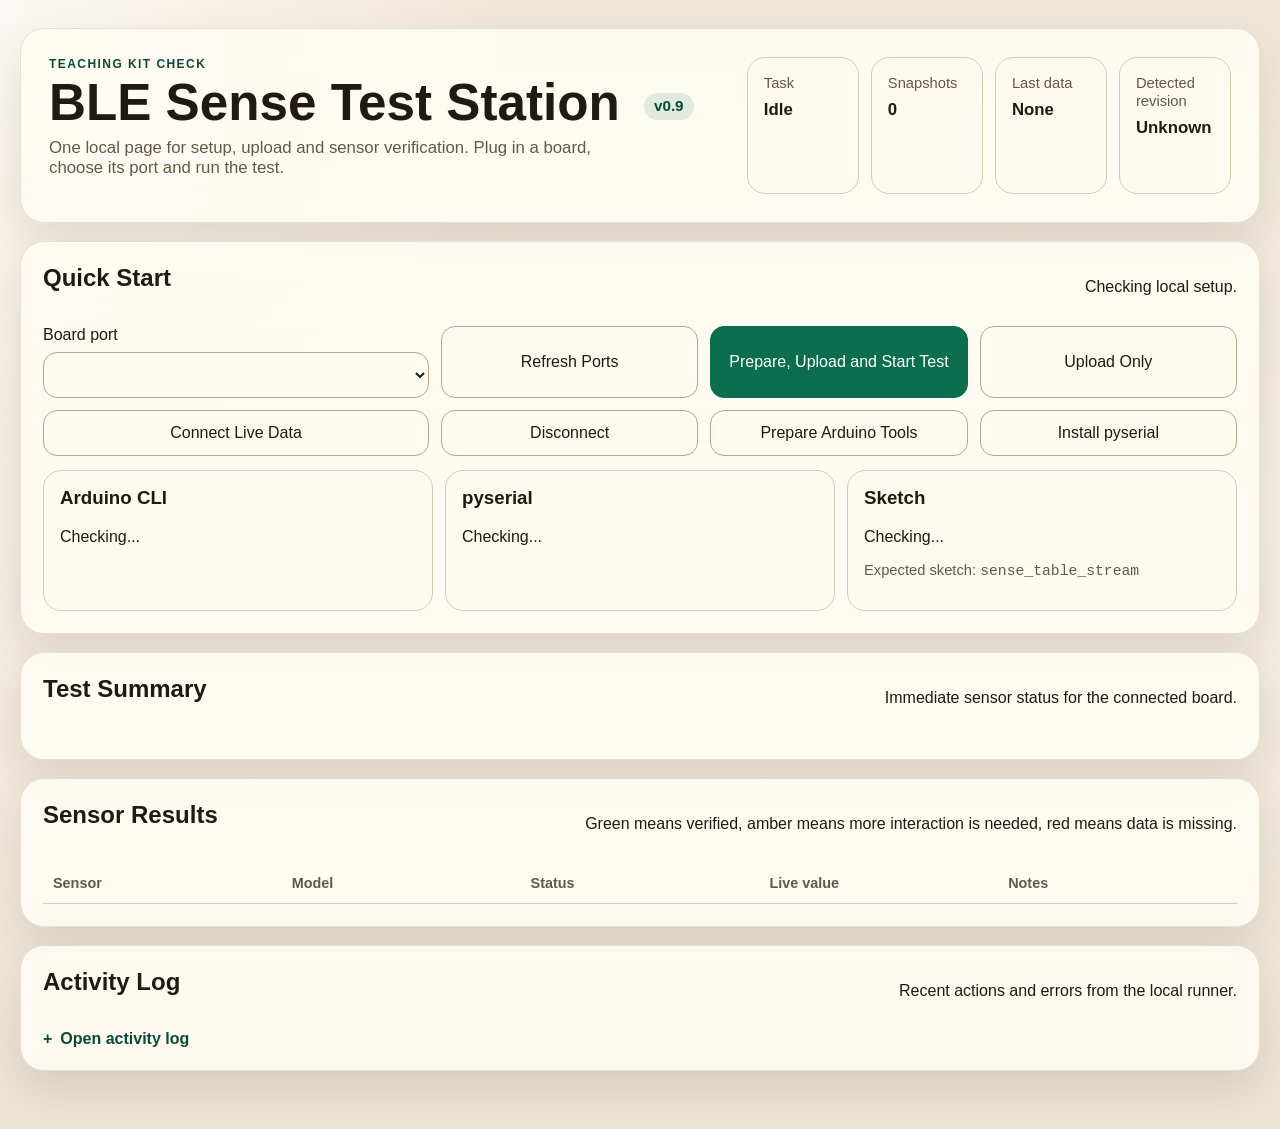
==== sensor_table_monitor/index.html @ 5297782a "Release 0.9" ====
<!DOCTYPE html>
<html lang="en">
<head>
  <meta charset="UTF-8">
  <meta name="viewport" content="width=device-width, initial-scale=1.0">
  <title>BLE Sense Test Station</title>
  <link rel="stylesheet" href="./styles.css">
</head>
<body>
  <main class="page">
    <section class="hero">
      <div>
        <p class="eyebrow">Teaching Kit Check</p>
        <h1>BLE Sense Test Station <span id="appVersion" class="version-pill">v0.9</span></h1>
        <p class="intro">One local page for setup, upload and sensor verification. Plug in a board, choose its port and run the test.</p>
      </div>
      <div class="hero-status">
        <div class="metric">
          <span class="metric-label">Task</span>
          <strong id="currentTask">Idle</strong>
        </div>
        <div class="metric">
          <span class="metric-label">Snapshots</span>
          <strong id="snapshotCount">0</strong>
        </div>
        <div class="metric">
          <span class="metric-label">Last data</span>
          <strong id="lastDataAt">None</strong>
        </div>
        <div class="metric">
          <span class="metric-label">Detected revision</span>
          <strong id="detectedRevision">Unknown</strong>
        </div>
      </div>
    </section>

    <section class="panel">
      <div class="panel-head">
        <h2>Quick Start</h2>
        <p id="statusText">Checking local setup.</p>
      </div>
      <div class="controls-grid">
        <label class="field">
          <span>Board port</span>
          <select id="portSelect"></select>
        </label>
        <button id="refreshPortsButton" type="button">Refresh Ports</button>
        <button id="runFullTestButton" type="button" class="primary">Prepare, Upload and Start Test</button>
        <button id="uploadButton" type="button">Upload Only</button>
        <button id="connectButton" type="button">Connect Live Data</button>
        <button id="disconnectButton" type="button">Disconnect</button>
        <button id="setupButton" type="button">Prepare Arduino Tools</button>
        <button id="installPyserialButton" type="button">Install pyserial</button>
      </div>
      <div class="hint-grid">
        <article class="hint-card">
          <h3>Arduino CLI</h3>
          <p id="arduinoCliStatus">Checking...</p>
          <p id="arduinoCliHelp" class="small"></p>
        </article>
        <article class="hint-card">
          <h3>pyserial</h3>
          <p id="pyserialStatus">Checking...</p>
          <p id="pyserialHelp" class="small"></p>
        </article>
        <article class="hint-card">
          <h3>Sketch</h3>
          <p id="sketchStatus">Checking...</p>
          <p class="small">Expected sketch: <code>sense_table_stream</code></p>
        </article>
      </div>
    </section>

    <section class="panel">
      <div class="panel-head">
        <h2>Test Summary</h2>
        <p>Immediate sensor status for the connected board.</p>
      </div>
      <div id="summaryCards" class="summary-grid"></div>
    </section>

    <section class="panel">
      <div class="panel-head">
        <h2>Sensor Results</h2>
        <p>Green means verified, amber means more interaction is needed, red means data is missing.</p>
      </div>
      <table class="sensor-table">
        <thead>
          <tr>
            <th>Sensor</th>
            <th>Model</th>
            <th>Status</th>
            <th>Live value</th>
            <th>Notes</th>
          </tr>
        </thead>
        <tbody id="sensorRows"></tbody>
      </table>
    </section>

    <section class="panel">
      <div class="panel-head">
        <h2>Activity Log</h2>
        <p>Recent actions and errors from the local runner.</p>
      </div>
      <details class="log-accordion">
        <summary>Open activity log</summary>
        <div id="logLines" class="log-panel"></div>
      </details>
    </section>
  </main>

  <script type="module" src="./app.js"></script>
</body>
</html>
---- sensor_table_monitor/styles.css ----
:root {
  --bg: #f5efe4;
  --panel: rgba(255, 252, 245, 0.92);
  --line: #d8cab1;
  --ink: #1f1a14;
  --muted: #655847;
  --accent: #0b6e4f;
  --accent-strong: #084c38;
  --warning: #b76a10;
  --danger: #a33434;
  --shadow: 0 18px 40px rgba(62, 44, 22, 0.12);
}

html {
  font-family: "Segoe UI", "Helvetica Neue", sans-serif;
}

* {
  box-sizing: border-box;
}

body {
  margin: 0;
  color: var(--ink);
  background:
    radial-gradient(circle at top left, rgba(255, 255, 255, 0.75), transparent 30%),
    linear-gradient(180deg, #efe6d6 0%, var(--bg) 45%, #ece3d3 100%);
}

.page {
  max-width: 1280px;
  margin: 0 auto;
  padding: 28px 20px 40px;
}

.hero,
.panel {
  border: 1px solid rgba(122, 96, 62, 0.18);
  border-radius: 24px;
  background: var(--panel);
  box-shadow: var(--shadow);
}

.hero {
  display: grid;
  grid-template-columns: 1.4fr 1fr;
  gap: 20px;
  padding: 28px;
  margin-bottom: 18px;
}

.eyebrow {
  margin: 0 0 8px;
  text-transform: uppercase;
  letter-spacing: 0.12em;
  color: var(--accent-strong);
  font-size: 12px;
  font-weight: 700;
}

h1,
h2,
h3,
p {
  margin-top: 0;
}

h1 {
  margin-bottom: 10px;
  font-size: clamp(2rem, 4vw, 3.6rem);
  line-height: 0.95;
}

.version-pill {
  display: inline-block;
  margin-left: 10px;
  padding: 6px 10px;
  border-radius: 999px;
  background: rgba(11, 110, 79, 0.12);
  color: var(--accent-strong);
  font-size: 0.95rem;
  vertical-align: middle;
}

.intro {
  max-width: 62ch;
  color: var(--muted);
  font-size: 1.05rem;
}

.hero-status,
.summary-grid,
.hint-grid,
.controls-grid {
  display: grid;
  gap: 12px;
}

.hero-status {
  grid-template-columns: repeat(4, 1fr);
}

.metric,
.hint-card,
.summary-card {
  border: 1px solid var(--line);
  border-radius: 18px;
  background: rgba(255, 249, 239, 0.85);
  padding: 16px;
}

.metric-label,
.small {
  color: var(--muted);
  font-size: 0.92rem;
}

.metric strong {
  display: block;
  margin-top: 8px;
  font-size: 1.05rem;
}

.panel {
  padding: 22px;
  margin-bottom: 18px;
}

.panel-head {
  display: flex;
  justify-content: space-between;
  gap: 16px;
  align-items: end;
  margin-bottom: 14px;
}

.controls-grid {
  grid-template-columns: minmax(220px, 1.5fr) repeat(3, minmax(160px, 1fr));
  margin-bottom: 14px;
}

.field {
  display: flex;
  flex-direction: column;
  gap: 8px;
}

button,
select {
  min-height: 46px;
  padding: 10px 14px;
  border-radius: 14px;
  border: 1px solid #b8a58a;
  background: #fffaf0;
  color: var(--ink);
  font: inherit;
}

button {
  cursor: pointer;
  transition: transform 120ms ease, background-color 120ms ease;
}

button:hover:enabled {
  transform: translateY(-1px);
  background: #fff;
}

button.primary {
  background: var(--accent);
  color: #fff;
  border-color: var(--accent);
}

button.primary:hover:enabled {
  background: var(--accent-strong);
}

button:disabled,
select:disabled {
  opacity: 0.55;
  cursor: default;
}

.hint-grid,
.summary-grid {
  grid-template-columns: repeat(auto-fit, minmax(220px, 1fr));
}

.hint-card p,
.small,
code {
  overflow-wrap: anywhere;
  word-break: break-word;
}

.summary-card strong {
  display: block;
  font-size: 2rem;
  line-height: 1;
  margin-bottom: 6px;
}

.summary-card.ok strong {
  color: var(--accent);
}

.summary-card.attention strong {
  color: var(--warning);
}

.summary-card.problem strong {
  color: var(--danger);
}

.sensor-table {
  width: 100%;
  border-collapse: collapse;
  table-layout: fixed;
}

.sensor-table th,
.sensor-table td {
  padding: 12px 10px;
  border-bottom: 1px solid var(--line);
  text-align: left;
  vertical-align: top;
}

.sensor-table th {
  color: var(--muted);
  font-size: 0.9rem;
  font-weight: 700;
}

.sensor-table td {
  font-size: 0.96rem;
}

.value-cell {
  font-family: "Consolas", "SFMono-Regular", monospace;
}

.status-badge {
  display: inline-flex;
  align-items: center;
  padding: 6px 10px;
  border-radius: 999px;
  font-size: 0.84rem;
  font-weight: 700;
}

.status-ok {
  background: rgba(11, 110, 79, 0.12);
  color: var(--accent-strong);
}

.status-needs-action {
  background: rgba(183, 106, 16, 0.12);
  color: var(--warning);
}

.status-problem {
  background: rgba(163, 52, 52, 0.12);
  color: var(--danger);
}

.status-waiting {
  background: rgba(101, 88, 71, 0.12);
  color: var(--muted);
}

.log-panel {
  max-height: 280px;
  overflow: auto;
  border: 1px solid var(--line);
  border-radius: 18px;
  background: #fffdf8;
}

.log-accordion summary {
  cursor: pointer;
  font-weight: 700;
  color: var(--accent-strong);
  list-style: none;
}

.log-accordion summary::-webkit-details-marker {
  display: none;
}

.log-accordion summary::before {
  content: "+";
  display: inline-block;
  margin-right: 8px;
}

.log-accordion[open] summary::before {
  content: "-";
}

.log-accordion[open] .log-panel {
  margin-top: 12px;
}

.status-live {
  position: relative;
  padding-left: 18px;
}

.status-live::before {
  content: "";
  position: absolute;
  left: 0;
  top: 50%;
  width: 10px;
  height: 10px;
  border-radius: 50%;
  background: var(--accent);
  transform: translateY(-50%);
  animation: pulse 1.2s ease-in-out infinite;
}

@keyframes pulse {
  0% {
    opacity: 0.35;
    box-shadow: 0 0 0 0 rgba(11, 110, 79, 0.35);
  }
  70% {
    opacity: 1;
    box-shadow: 0 0 0 10px rgba(11, 110, 79, 0);
  }
  100% {
    opacity: 0.35;
    box-shadow: 0 0 0 0 rgba(11, 110, 79, 0);
  }
}

.log-line {
  display: grid;
  grid-template-columns: 150px 90px 1fr;
  gap: 12px;
  padding: 10px 14px;
  border-bottom: 1px solid rgba(216, 202, 177, 0.65);
  font-size: 0.92rem;
}

.log-line:last-child {
  border-bottom: 0;
}

.log-line time,
.log-line .level {
  color: var(--muted);
}

code {
  font-family: "Consolas", "SFMono-Regular", monospace;
}

@media (max-width: 900px) {
  .hero,
  .controls-grid {
    grid-template-columns: 1fr;
  }

  .hero-status {
    grid-template-columns: 1fr;
  }

  .panel-head {
    display: block;
  }

  .log-line {
    grid-template-columns: 1fr;
  }
}
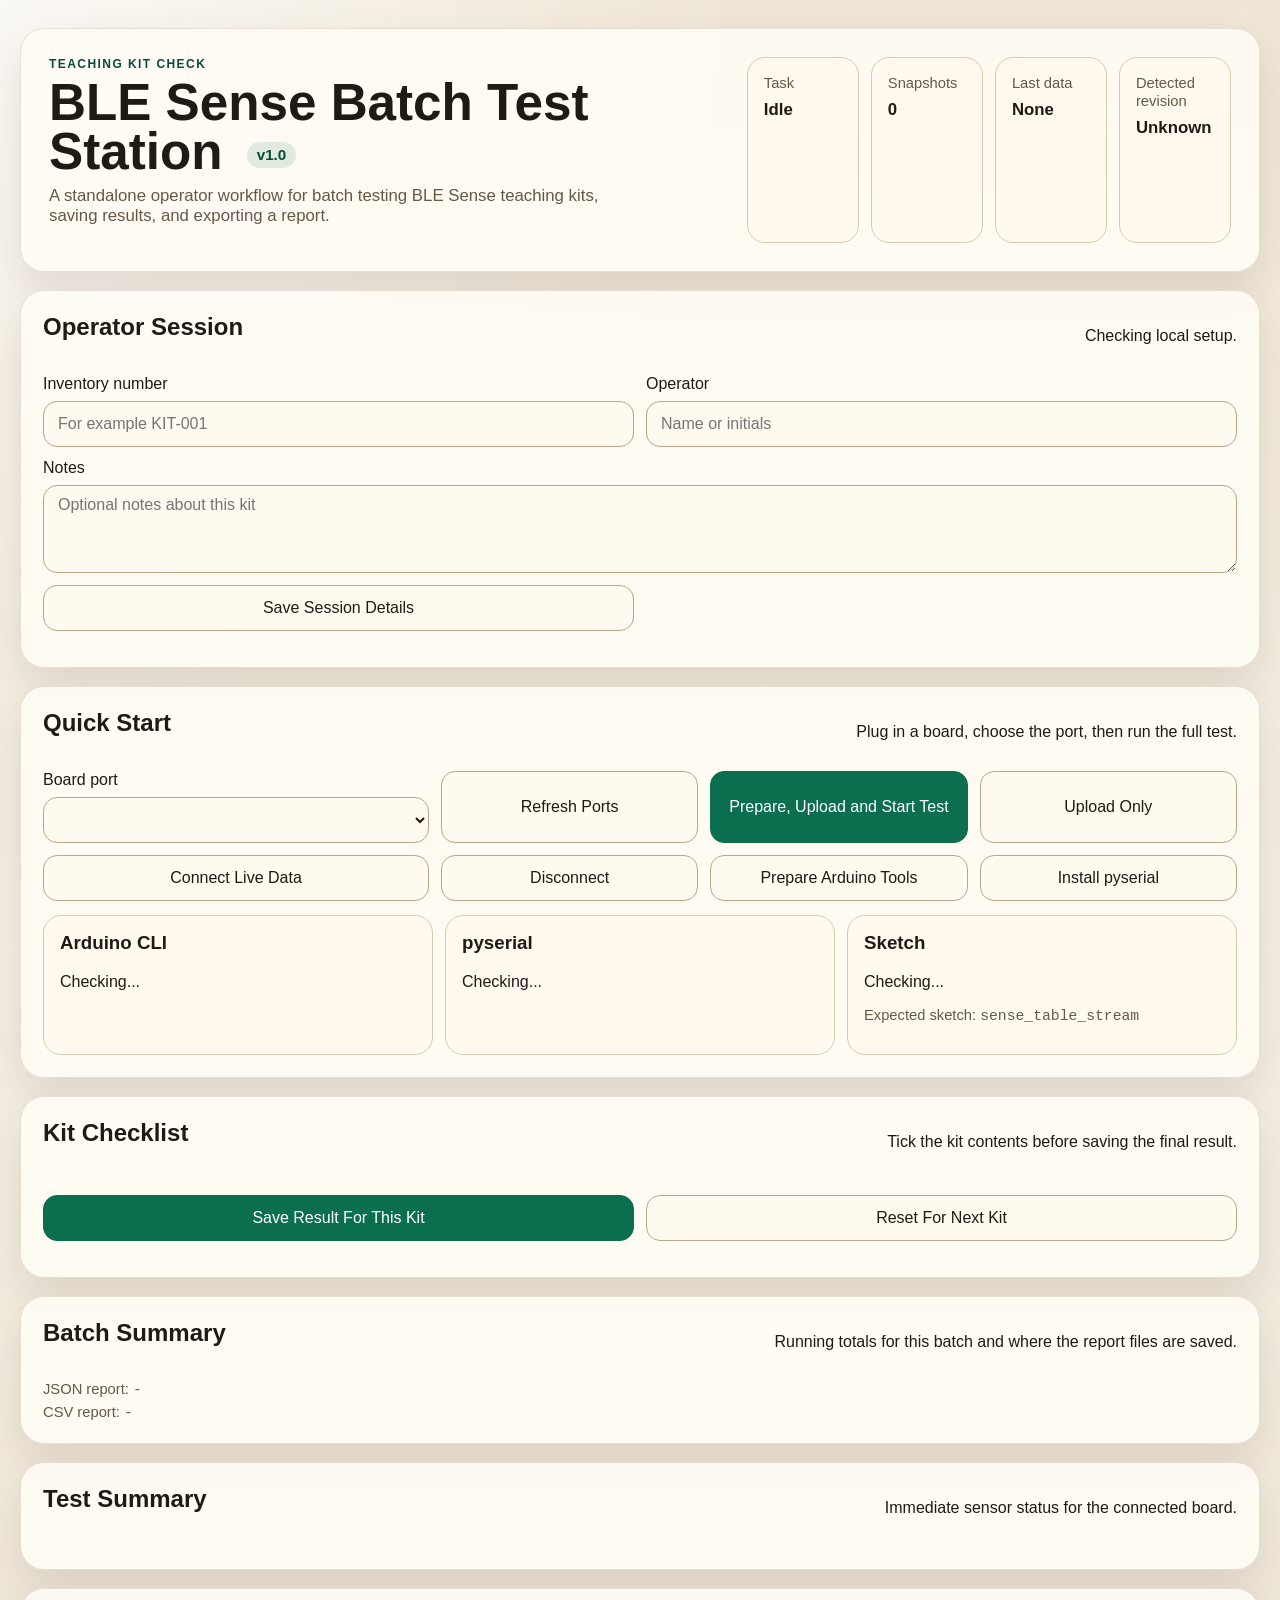
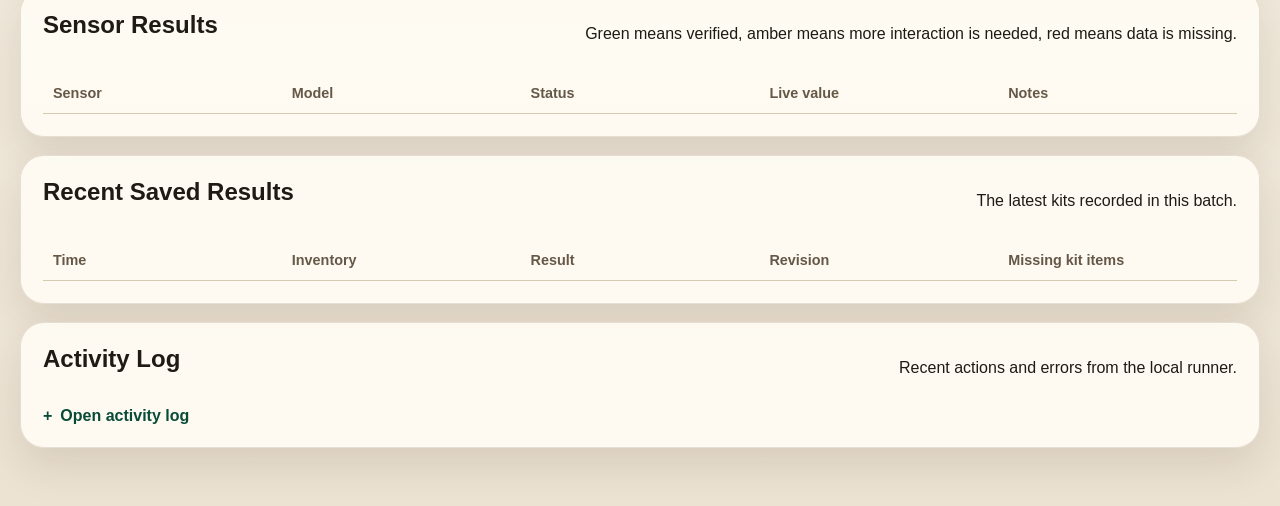
==== commit 250fc140: "Import BLE Sense test station" ====
--- a/sensor_table_monitor/index.html
+++ b/sensor_table_monitor/index.html
@@ -11,8 +11,8 @@
     <section class="hero">
       <div>
         <p class="eyebrow">Teaching Kit Check</p>
-        <h1>BLE Sense Test Station <span id="appVersion" class="version-pill">v0.9</span></h1>
-        <p class="intro">One local page for setup, upload and sensor verification. Plug in a board, choose its port and run the test.</p>
+        <h1>BLE Sense Batch Test Station <span id="appVersion" class="version-pill">v1.0</span></h1>
+        <p class="intro">A standalone operator workflow for batch testing BLE Sense teaching kits, saving results, and exporting a report.</p>
       </div>
       <div class="hero-status">
         <div class="metric">
@@ -36,8 +36,30 @@
 
     <section class="panel">
       <div class="panel-head">
+        <h2>Operator Session</h2>
+        <p id="statusText">Checking local setup.</p>
+      </div>
+      <div class="controls-grid operator-grid">
+        <label class="field">
+          <span>Inventory number</span>
+          <input id="inventoryIdInput" type="text" placeholder="For example KIT-001">
+        </label>
+        <label class="field">
+          <span>Operator</span>
+          <input id="operatorInput" type="text" placeholder="Name or initials">
+        </label>
+        <label class="field field-wide">
+          <span>Notes</span>
+          <textarea id="notesInput" rows="2" placeholder="Optional notes about this kit"></textarea>
+        </label>
+        <button id="saveSessionButton" type="button">Save Session Details</button>
+      </div>
+    </section>
+
+    <section class="panel">
+      <div class="panel-head">
         <h2>Quick Start</h2>
-        <p id="statusText">Checking local setup.</p>
+        <p>Plug in a board, choose the port, then run the full test.</p>
       </div>
       <div class="controls-grid">
         <label class="field">
@@ -73,6 +95,30 @@
 
     <section class="panel">
       <div class="panel-head">
+        <h2>Kit Checklist</h2>
+        <p>Tick the kit contents before saving the final result.</p>
+      </div>
+      <div id="checklistGrid" class="checklist-grid"></div>
+      <div class="controls-grid compact-actions">
+        <button id="saveResultButton" type="button" class="primary">Save Result For This Kit</button>
+        <button id="nextBoardButton" type="button">Reset For Next Kit</button>
+      </div>
+    </section>
+
+    <section class="panel">
+      <div class="panel-head">
+        <h2>Batch Summary</h2>
+        <p>Running totals for this batch and where the report files are saved.</p>
+      </div>
+      <div id="historySummaryCards" class="summary-grid"></div>
+      <div class="file-list small">
+        <div>JSON report: <code id="jsonPath">-</code></div>
+        <div>CSV report: <code id="csvPath">-</code></div>
+      </div>
+    </section>
+
+    <section class="panel">
+      <div class="panel-head">
         <h2>Test Summary</h2>
         <p>Immediate sensor status for the connected board.</p>
       </div>
@@ -100,6 +146,25 @@
 
     <section class="panel">
       <div class="panel-head">
+        <h2>Recent Saved Results</h2>
+        <p>The latest kits recorded in this batch.</p>
+      </div>
+      <table class="sensor-table">
+        <thead>
+          <tr>
+            <th>Time</th>
+            <th>Inventory</th>
+            <th>Result</th>
+            <th>Revision</th>
+            <th>Missing kit items</th>
+          </tr>
+        </thead>
+        <tbody id="recentTestsRows"></tbody>
+      </table>
+    </section>
+
+    <section class="panel">
+      <div class="panel-head">
         <h2>Activity Log</h2>
         <p>Recent actions and errors from the local runner.</p>
       </div>
--- a/sensor_table_monitor/styles.css
+++ b/sensor_table_monitor/styles.css
@@ -146,7 +146,9 @@
 }
 
 button,
-select {
+select,
+input,
+textarea {
   min-height: 46px;
   padding: 10px 14px;
   border-radius: 14px;
@@ -154,6 +156,11 @@
   background: #fffaf0;
   color: var(--ink);
   font: inherit;
+}
+
+textarea {
+  min-height: 88px;
+  resize: vertical;
 }
 
 button {
@@ -358,9 +365,49 @@
   font-family: "Consolas", "SFMono-Regular", monospace;
 }
 
+.operator-grid {
+  grid-template-columns: repeat(2, minmax(220px, 1fr));
+}
+
+.field-wide {
+  grid-column: 1 / -1;
+}
+
+.checklist-grid {
+  display: grid;
+  grid-template-columns: repeat(auto-fit, minmax(260px, 1fr));
+  gap: 10px;
+  margin-bottom: 14px;
+}
+
+.check-item {
+  display: flex;
+  align-items: center;
+  gap: 10px;
+  padding: 12px 14px;
+  border: 1px solid var(--line);
+  border-radius: 14px;
+  background: rgba(255, 249, 239, 0.85);
+}
+
+.check-item input {
+  min-height: auto;
+}
+
+.compact-actions {
+  grid-template-columns: repeat(2, minmax(220px, 1fr));
+}
+
+.file-list {
+  display: grid;
+  gap: 6px;
+}
+
 @media (max-width: 900px) {
   .hero,
-  .controls-grid {
+  .controls-grid,
+  .operator-grid,
+  .compact-actions {
     grid-template-columns: 1fr;
   }
 
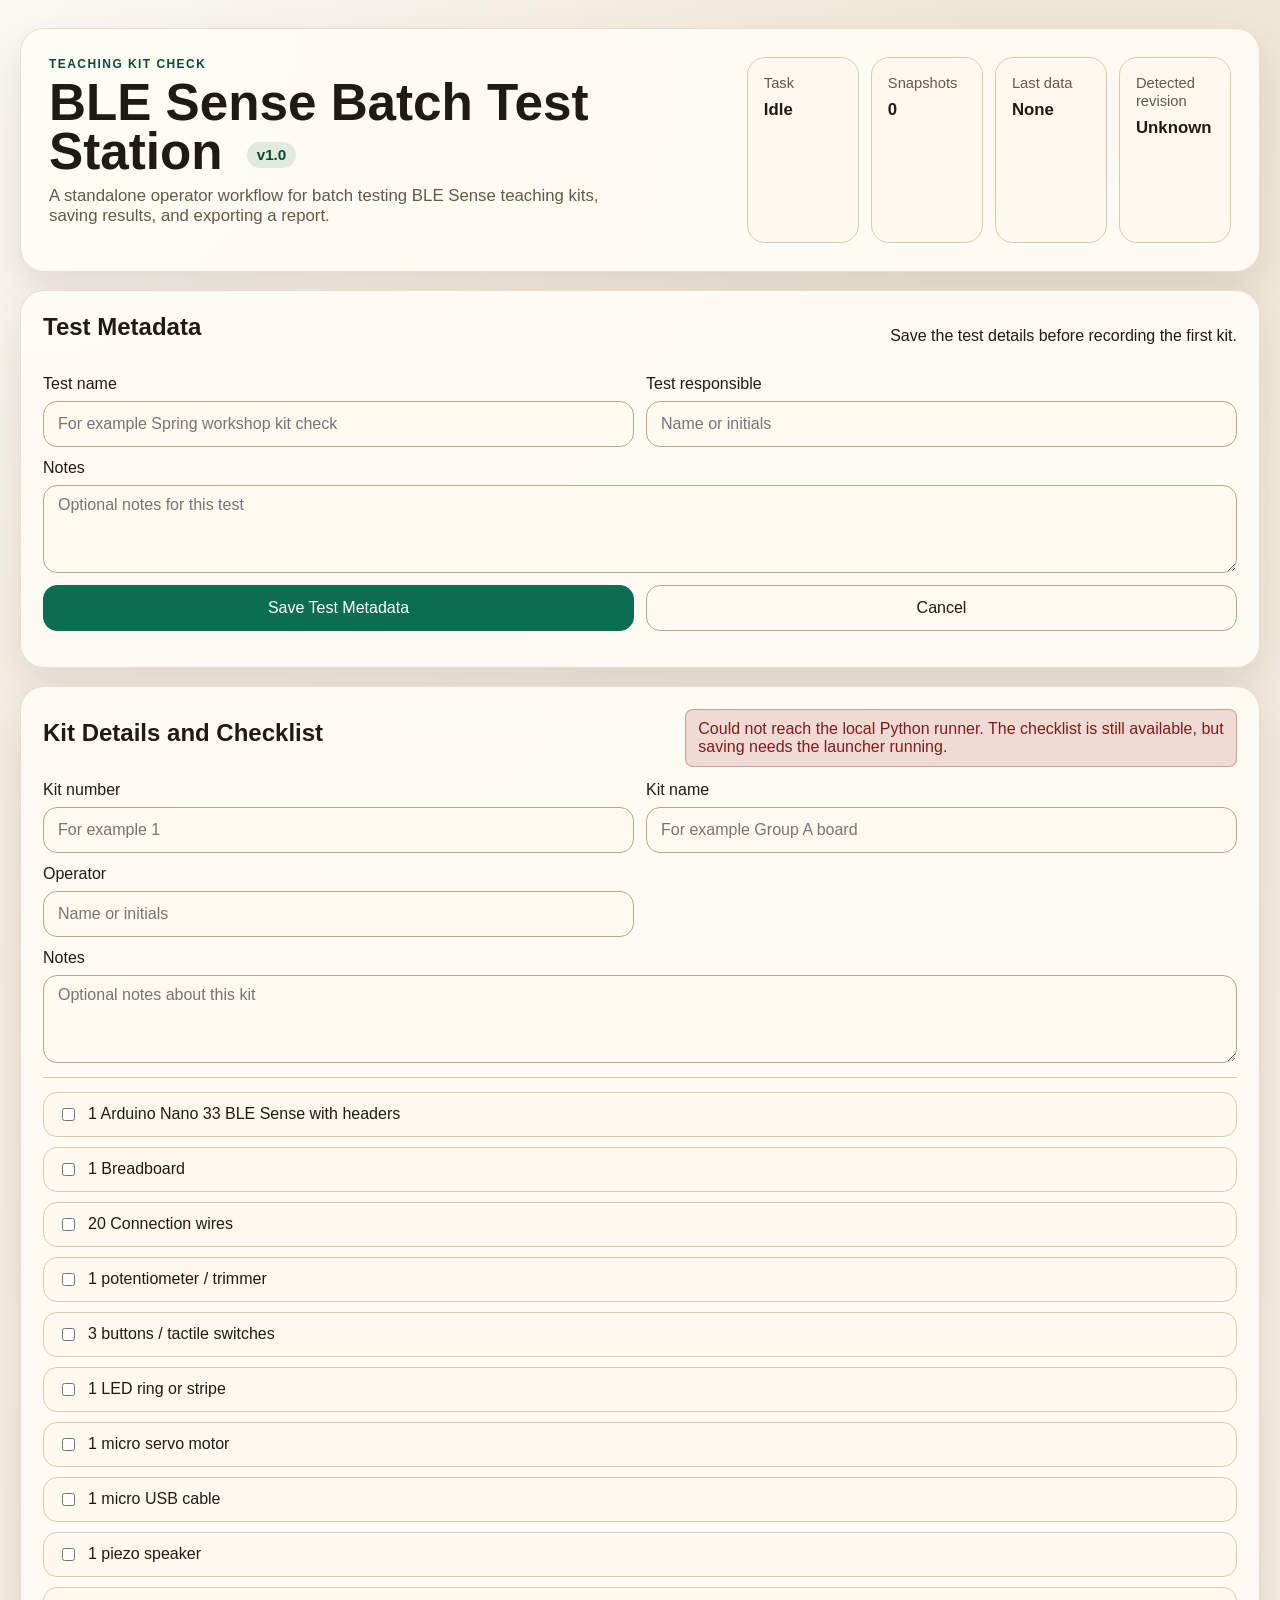
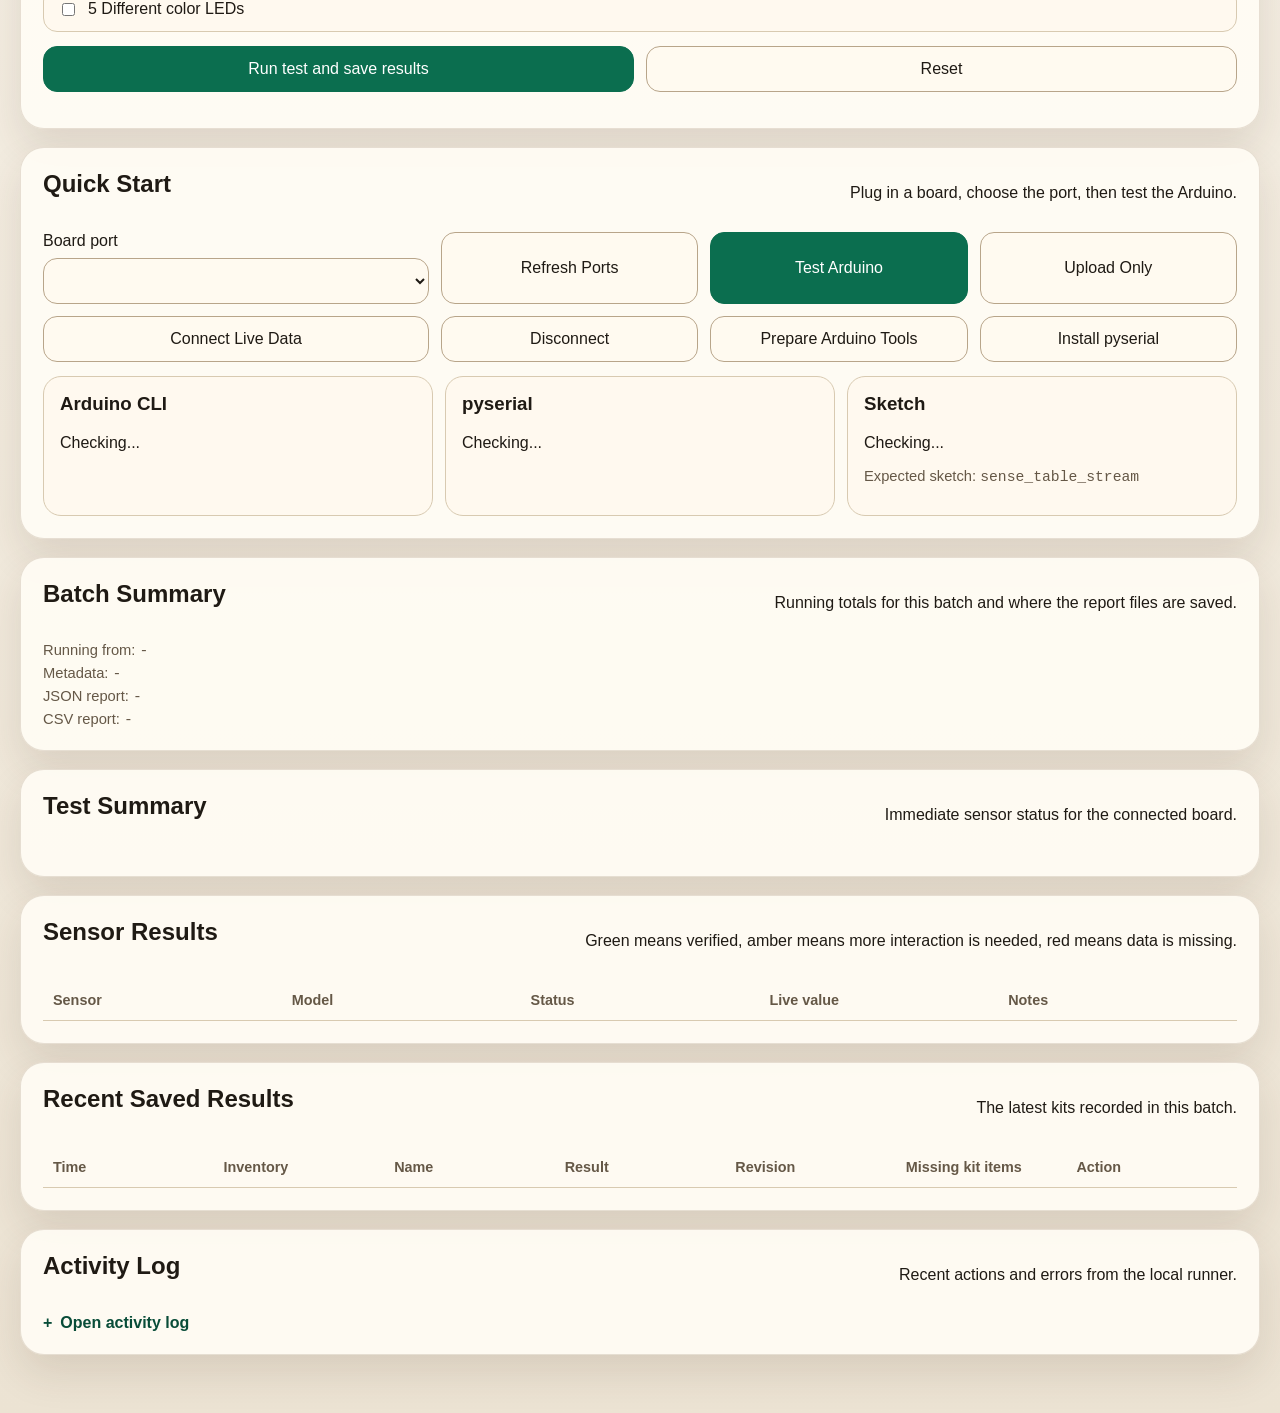
==== commit 6f12391f: "Update kit test workflow" ====
--- a/sensor_table_monitor/index.html
+++ b/sensor_table_monitor/index.html
@@ -4,7 +4,7 @@
   <meta charset="UTF-8">
   <meta name="viewport" content="width=device-width, initial-scale=1.0">
   <title>BLE Sense Test Station</title>
-  <link rel="stylesheet" href="./styles.css">
+  <link rel="stylesheet" href="./styles.css?v=20260417-6">
 </head>
 <body>
   <main class="page">
@@ -34,15 +34,61 @@
       </div>
     </section>
 
-    <section class="panel">
-      <div class="panel-head">
-        <h2>Operator Session</h2>
+    <section class="panel" id="testMetadataPanel">
+      <div class="panel-head">
+        <h2>Test Metadata</h2>
+        <p id="testMetadataPrompt">Save the test details before recording the first kit.</p>
+      </div>
+      <div id="testMetadataSummary" class="metadata-summary" hidden>
+        <div>
+          <span class="metric-label">Test name</span>
+          <strong id="testNameValue">-</strong>
+        </div>
+        <div>
+          <span class="metric-label">Test responsible</span>
+          <strong id="testResponsibleValue">-</strong>
+        </div>
+        <div>
+          <span class="metric-label">Saved date</span>
+          <strong id="testSavedAtValue">-</strong>
+        </div>
+        <div class="metadata-notes">
+          <span class="metric-label">Notes</span>
+          <p id="testNotesValue">-</p>
+        </div>
+        <button id="editTestMetadataButton" type="button">Edit Test Metadata</button>
+      </div>
+      <div id="testMetadataForm" class="controls-grid operator-grid">
+        <label class="field">
+          <span>Test name</span>
+          <input id="testNameInput" type="text" placeholder="For example Spring workshop kit check">
+        </label>
+        <label class="field">
+          <span>Test responsible</span>
+          <input id="testResponsibleInput" type="text" placeholder="Name or initials">
+        </label>
+        <label class="field field-wide">
+          <span>Notes</span>
+          <textarea id="testMetadataNotesInput" rows="2" placeholder="Optional notes for this test"></textarea>
+        </label>
+        <button id="saveTestMetadataButton" type="button" class="primary">Save Test Metadata</button>
+        <button id="cancelTestMetadataEditButton" type="button">Cancel</button>
+      </div>
+    </section>
+
+    <section class="panel">
+      <div class="panel-head">
+        <h2>Kit Details and Checklist</h2>
         <p id="statusText">Checking local setup.</p>
       </div>
-      <div class="controls-grid operator-grid">
-        <label class="field">
-          <span>Inventory number</span>
-          <input id="inventoryIdInput" type="text" placeholder="For example KIT-001">
+      <div class="controls-grid operator-grid kit-details-grid">
+        <label class="field">
+          <span>Kit number</span>
+          <input id="inventoryIdInput" type="text" inputmode="numeric" pattern="[0-9]*" maxlength="4" placeholder="For example 1">
+        </label>
+        <label class="field">
+          <span>Kit name</span>
+          <input id="inventoryNameInput" type="text" placeholder="For example Group A board">
         </label>
         <label class="field">
           <span>Operator</span>
@@ -52,14 +98,59 @@
           <span>Notes</span>
           <textarea id="notesInput" rows="2" placeholder="Optional notes about this kit"></textarea>
         </label>
-        <button id="saveSessionButton" type="button">Save Session Details</button>
+      </div>
+      <div id="checklistGrid" class="checklist-grid">
+        <label class="check-item">
+          <input type="checkbox" data-label="1 Arduino Nano 33 BLE Sense with headers">
+          <span>1 Arduino Nano 33 BLE Sense with headers</span>
+        </label>
+        <label class="check-item">
+          <input type="checkbox" data-label="1 Breadboard">
+          <span>1 Breadboard</span>
+        </label>
+        <label class="check-item">
+          <input type="checkbox" data-label="20 Connection wires">
+          <span>20 Connection wires</span>
+        </label>
+        <label class="check-item">
+          <input type="checkbox" data-label="1 potentiometer / trimmer">
+          <span>1 potentiometer / trimmer</span>
+        </label>
+        <label class="check-item">
+          <input type="checkbox" data-label="3 buttons / tactile switches">
+          <span>3 buttons / tactile switches</span>
+        </label>
+        <label class="check-item">
+          <input type="checkbox" data-label="1 LED ring or stripe">
+          <span>1 LED ring or stripe</span>
+        </label>
+        <label class="check-item">
+          <input type="checkbox" data-label="1 micro servo motor">
+          <span>1 micro servo motor</span>
+        </label>
+        <label class="check-item">
+          <input type="checkbox" data-label="1 micro USB cable">
+          <span>1 micro USB cable</span>
+        </label>
+        <label class="check-item">
+          <input type="checkbox" data-label="1 piezo speaker">
+          <span>1 piezo speaker</span>
+        </label>
+        <label class="check-item">
+          <input type="checkbox" data-label="5 Different color LEDs">
+          <span>5 Different color LEDs</span>
+        </label>
+      </div>
+      <div class="controls-grid compact-actions">
+        <button id="saveResultButton" type="button" class="primary">Run test and save results</button>
+        <button id="nextBoardButton" type="button">Reset</button>
       </div>
     </section>
 
     <section class="panel">
       <div class="panel-head">
         <h2>Quick Start</h2>
-        <p>Plug in a board, choose the port, then run the full test.</p>
+        <p>Plug in a board, choose the port, then test the Arduino.</p>
       </div>
       <div class="controls-grid">
         <label class="field">
@@ -67,7 +158,7 @@
           <select id="portSelect"></select>
         </label>
         <button id="refreshPortsButton" type="button">Refresh Ports</button>
-        <button id="runFullTestButton" type="button" class="primary">Prepare, Upload and Start Test</button>
+        <button id="runFullTestButton" type="button" class="primary">Test Arduino</button>
         <button id="uploadButton" type="button">Upload Only</button>
         <button id="connectButton" type="button">Connect Live Data</button>
         <button id="disconnectButton" type="button">Disconnect</button>
@@ -95,23 +186,13 @@
 
     <section class="panel">
       <div class="panel-head">
-        <h2>Kit Checklist</h2>
-        <p>Tick the kit contents before saving the final result.</p>
-      </div>
-      <div id="checklistGrid" class="checklist-grid"></div>
-      <div class="controls-grid compact-actions">
-        <button id="saveResultButton" type="button" class="primary">Save Result For This Kit</button>
-        <button id="nextBoardButton" type="button">Reset For Next Kit</button>
-      </div>
-    </section>
-
-    <section class="panel">
-      <div class="panel-head">
         <h2>Batch Summary</h2>
         <p>Running totals for this batch and where the report files are saved.</p>
       </div>
       <div id="historySummaryCards" class="summary-grid"></div>
       <div class="file-list small">
+        <div>Running from: <code id="runningRoot">-</code></div>
+        <div>Metadata: <code id="metadataPath">-</code></div>
         <div>JSON report: <code id="jsonPath">-</code></div>
         <div>CSV report: <code id="csvPath">-</code></div>
       </div>
@@ -154,9 +235,11 @@
           <tr>
             <th>Time</th>
             <th>Inventory</th>
+            <th>Name</th>
             <th>Result</th>
             <th>Revision</th>
             <th>Missing kit items</th>
+            <th>Action</th>
           </tr>
         </thead>
         <tbody id="recentTestsRows"></tbody>
@@ -175,6 +258,6 @@
     </section>
   </main>
 
-  <script type="module" src="./app.js"></script>
+  <script type="module" src="./app.js?v=20260417-6"></script>
 </body>
 </html>
--- a/sensor_table_monitor/styles.css
+++ b/sensor_table_monitor/styles.css
@@ -19,6 +19,10 @@
   box-sizing: border-box;
 }
 
+[hidden] {
+  display: none !important;
+}
+
 body {
   margin: 0;
   color: var(--ink);
@@ -121,6 +125,24 @@
   font-size: 1.05rem;
 }
 
+.metadata-summary {
+  display: grid;
+  grid-template-columns: repeat(3, minmax(180px, 1fr)) auto;
+  gap: 14px;
+  align-items: start;
+}
+
+.metadata-summary strong,
+.metadata-notes p {
+  display: block;
+  margin: 8px 0 0;
+  overflow-wrap: anywhere;
+}
+
+.metadata-notes {
+  grid-column: 1 / -2;
+}
+
 .panel {
   padding: 22px;
   margin-bottom: 18px;
@@ -132,6 +154,27 @@
   gap: 16px;
   align-items: end;
   margin-bottom: 14px;
+}
+
+#statusText {
+  max-width: 62ch;
+  margin-bottom: 0;
+  padding: 10px 12px;
+  border-radius: 8px;
+  color: var(--muted);
+  background: rgba(255, 249, 239, 0.75);
+}
+
+#statusText.status-warning {
+  color: #7a4300;
+  background: rgba(183, 106, 16, 0.16);
+  border: 1px solid rgba(183, 106, 16, 0.35);
+}
+
+#statusText.status-error {
+  color: #7f1d1d;
+  background: rgba(163, 52, 52, 0.16);
+  border: 1px solid rgba(163, 52, 52, 0.38);
 }
 
 .controls-grid {
@@ -183,6 +226,13 @@
   background: var(--accent-strong);
 }
 
+button.small-action {
+  min-height: 34px;
+  padding: 6px 10px;
+  border-radius: 8px;
+  font-size: 0.9rem;
+}
+
 button:disabled,
 select:disabled {
   opacity: 0.55;
@@ -369,13 +419,18 @@
   grid-template-columns: repeat(2, minmax(220px, 1fr));
 }
 
+.kit-details-grid {
+  padding-bottom: 14px;
+  border-bottom: 1px solid var(--line);
+}
+
 .field-wide {
   grid-column: 1 / -1;
 }
 
 .checklist-grid {
   display: grid;
-  grid-template-columns: repeat(auto-fit, minmax(260px, 1fr));
+  grid-template-columns: 1fr;
   gap: 10px;
   margin-bottom: 14px;
 }
@@ -394,6 +449,16 @@
   min-height: auto;
 }
 
+.check-item span {
+  display: grid;
+  gap: 4px;
+}
+
+.check-item small {
+  color: var(--muted);
+  overflow-wrap: anywhere;
+}
+
 .compact-actions {
   grid-template-columns: repeat(2, minmax(220px, 1fr));
 }
@@ -407,10 +472,15 @@
   .hero,
   .controls-grid,
   .operator-grid,
+  .metadata-summary,
   .compact-actions {
     grid-template-columns: 1fr;
   }
 
+  .metadata-notes {
+    grid-column: auto;
+  }
+
   .hero-status {
     grid-template-columns: 1fr;
   }
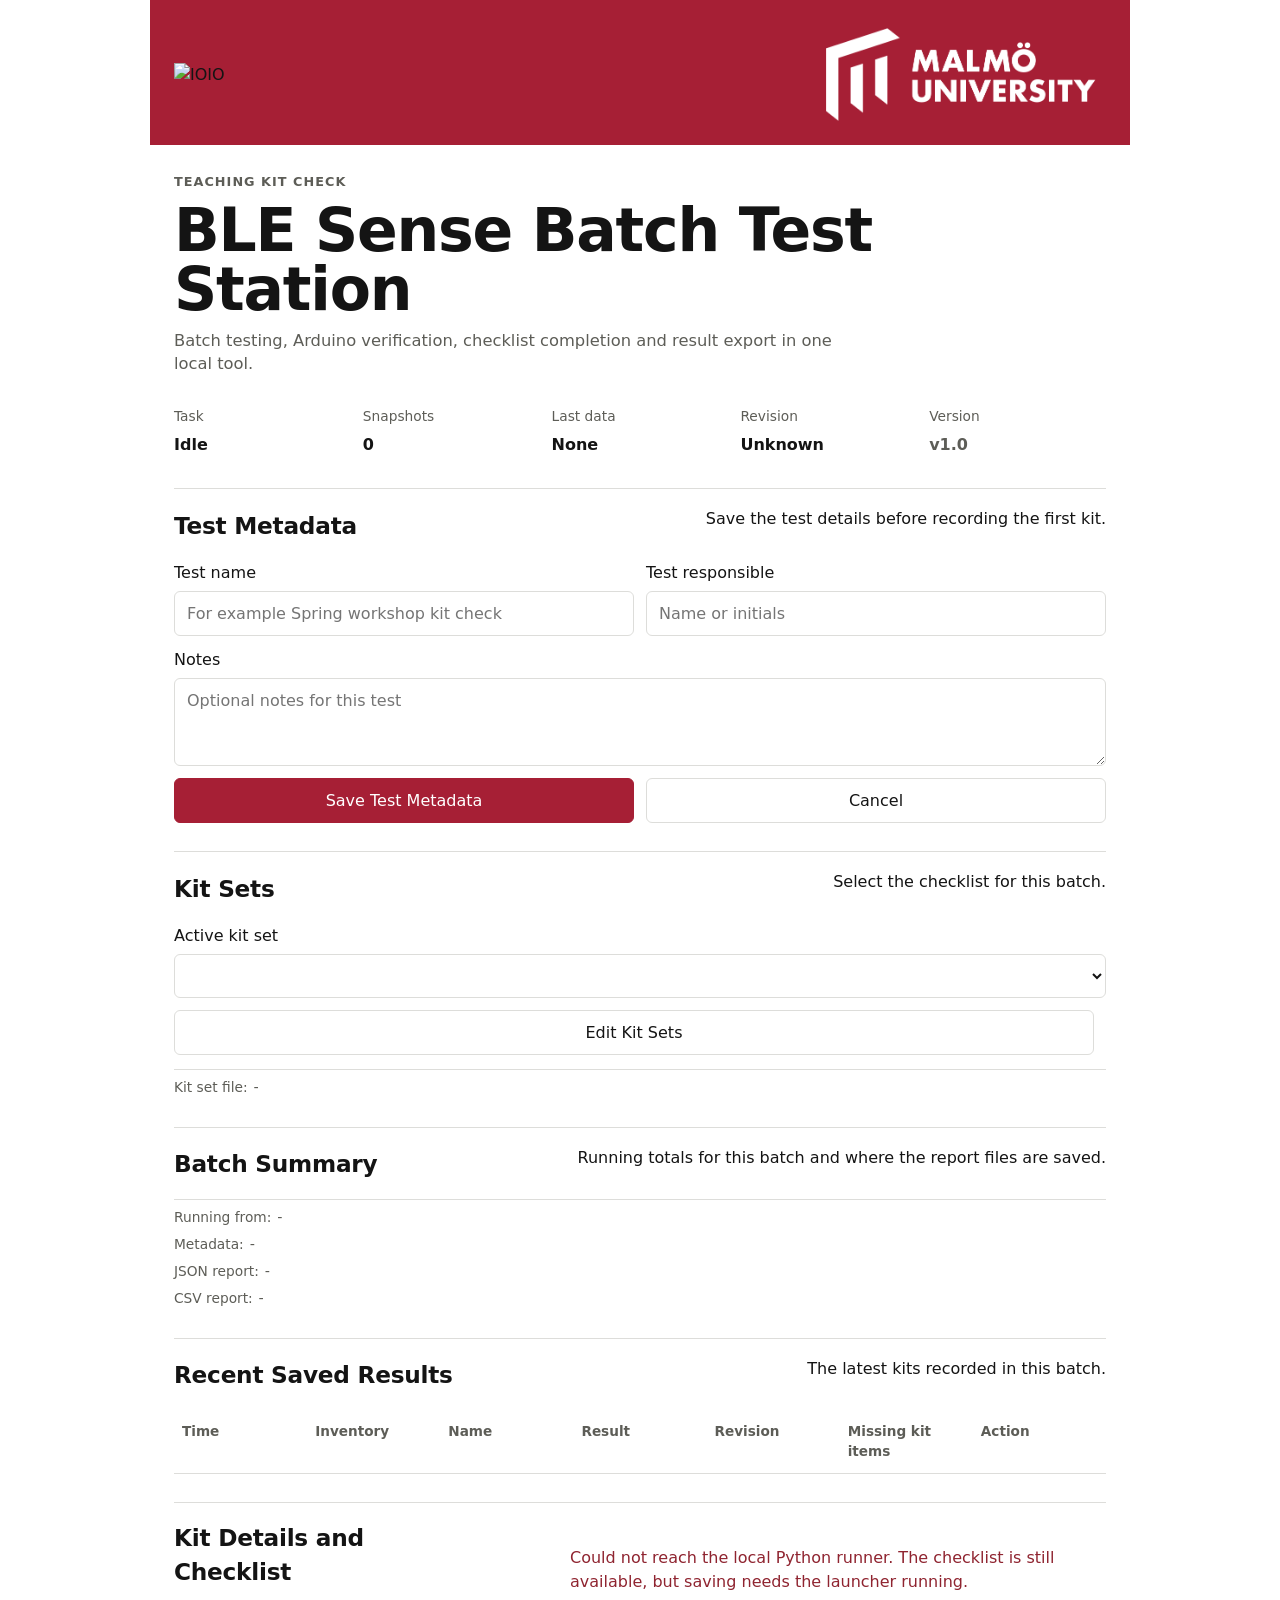
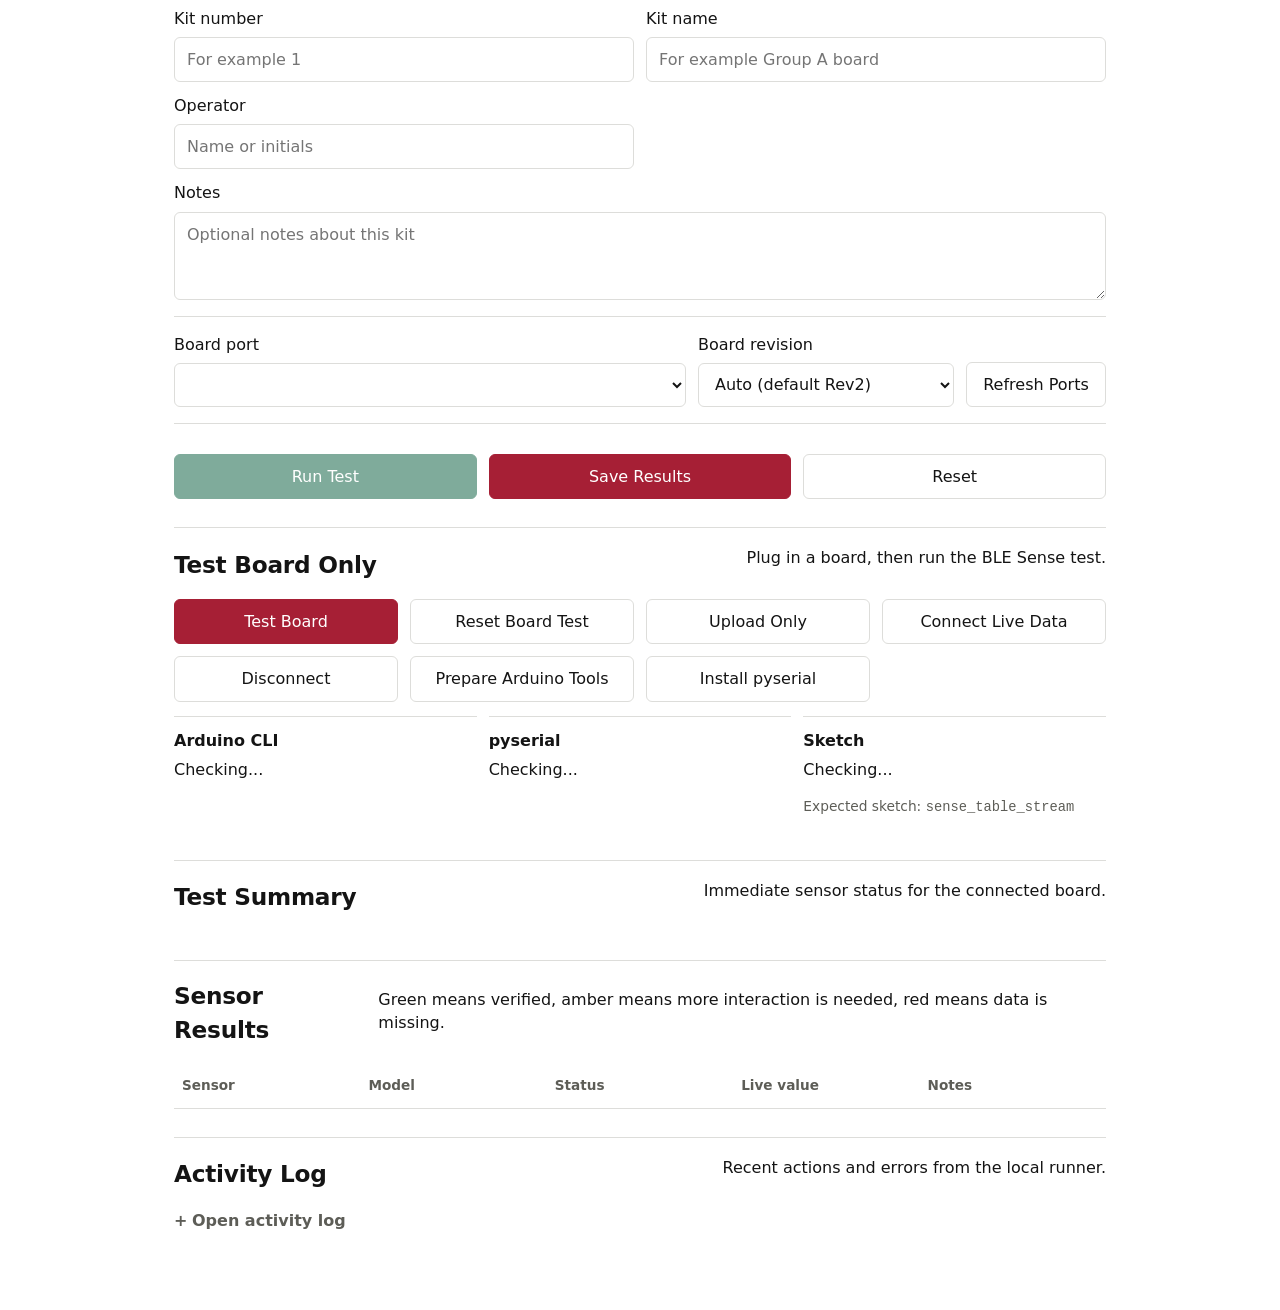
==== commit 2ae2ae80: "Add kit set editor and testing workflow updates" ====
--- a/sensor_table_monitor/index.html
+++ b/sensor_table_monitor/index.html
@@ -4,15 +4,21 @@
   <meta charset="UTF-8">
   <meta name="viewport" content="width=device-width, initial-scale=1.0">
   <title>BLE Sense Test Station</title>
-  <link rel="stylesheet" href="./styles.css?v=20260417-6">
+  <link rel="stylesheet" href="./styles.css?v=20260422-1">
 </head>
 <body>
   <main class="page">
     <section class="hero">
-      <div>
+      <div class="hero-banner">
+        <div class="hero-branding">
+          <img class="hero-logo hero-logo-ioio" src="./ioio-logo-white-1024x419.png" alt="IOIO">
+          <img class="hero-logo hero-logo-mau" src="./malmo-university-logo.png" alt="Malmo University">
+        </div>
+      </div>
+      <div class="hero-copy">
         <p class="eyebrow">Teaching Kit Check</p>
-        <h1>BLE Sense Batch Test Station <span id="appVersion" class="version-pill">v1.0</span></h1>
-        <p class="intro">A standalone operator workflow for batch testing BLE Sense teaching kits, saving results, and exporting a report.</p>
+        <h1>BLE Sense Batch Test Station</h1>
+        <p class="intro">Batch testing, Arduino verification, checklist completion and result export in one local tool.</p>
       </div>
       <div class="hero-status">
         <div class="metric">
@@ -28,8 +34,12 @@
           <strong id="lastDataAt">None</strong>
         </div>
         <div class="metric">
-          <span class="metric-label">Detected revision</span>
+          <span class="metric-label">Revision</span>
           <strong id="detectedRevision">Unknown</strong>
+        </div>
+        <div class="metric metric-version">
+          <span class="metric-label">Version</span>
+          <strong id="appVersion">v1.0</strong>
         </div>
       </div>
     </section>
@@ -76,6 +86,58 @@
       </div>
     </section>
 
+    <section class="panel" id="kitTemplatePanel">
+      <div class="panel-head">
+        <h2>Kit Sets</h2>
+        <p>Select the checklist for this batch.</p>
+      </div>
+      <div class="controls-grid kit-template-toolbar">
+        <label class="field field-wide">
+          <span>Active kit set</span>
+          <select id="kitTemplateSelect"></select>
+        </label>
+        <button id="editKitSetsButton" type="button">Edit Kit Sets</button>
+      </div>
+      <div class="file-list small">
+        <div>Kit set file: <code id="kitTemplatesPath">-</code></div>
+      </div>
+    </section>
+
+    <section class="panel">
+      <div class="panel-head">
+        <h2>Batch Summary</h2>
+        <p>Running totals for this batch and where the report files are saved.</p>
+      </div>
+      <div id="historySummaryCards" class="summary-grid"></div>
+      <div class="file-list small">
+        <div>Running from: <code id="runningRoot">-</code></div>
+        <div>Metadata: <code id="metadataPath">-</code></div>
+        <div>JSON report: <code id="jsonPath">-</code></div>
+        <div>CSV report: <code id="csvPath">-</code></div>
+      </div>
+    </section>
+
+    <section class="panel">
+      <div class="panel-head">
+        <h2>Recent Saved Results</h2>
+        <p>The latest kits recorded in this batch.</p>
+      </div>
+      <table class="sensor-table">
+        <thead>
+          <tr>
+            <th>Time</th>
+            <th>Inventory</th>
+            <th>Name</th>
+            <th>Result</th>
+            <th>Revision</th>
+            <th>Missing kit items</th>
+            <th>Action</th>
+          </tr>
+        </thead>
+        <tbody id="recentTestsRows"></tbody>
+      </table>
+    </section>
+
     <section class="panel">
       <div class="panel-head">
         <h2>Kit Details and Checklist</h2>
@@ -99,66 +161,38 @@
           <textarea id="notesInput" rows="2" placeholder="Optional notes about this kit"></textarea>
         </label>
       </div>
-      <div id="checklistGrid" class="checklist-grid">
-        <label class="check-item">
-          <input type="checkbox" data-label="1 Arduino Nano 33 BLE Sense with headers">
-          <span>1 Arduino Nano 33 BLE Sense with headers</span>
-        </label>
-        <label class="check-item">
-          <input type="checkbox" data-label="1 Breadboard">
-          <span>1 Breadboard</span>
-        </label>
-        <label class="check-item">
-          <input type="checkbox" data-label="20 Connection wires">
-          <span>20 Connection wires</span>
-        </label>
-        <label class="check-item">
-          <input type="checkbox" data-label="1 potentiometer / trimmer">
-          <span>1 potentiometer / trimmer</span>
-        </label>
-        <label class="check-item">
-          <input type="checkbox" data-label="3 buttons / tactile switches">
-          <span>3 buttons / tactile switches</span>
-        </label>
-        <label class="check-item">
-          <input type="checkbox" data-label="1 LED ring or stripe">
-          <span>1 LED ring or stripe</span>
-        </label>
-        <label class="check-item">
-          <input type="checkbox" data-label="1 micro servo motor">
-          <span>1 micro servo motor</span>
-        </label>
-        <label class="check-item">
-          <input type="checkbox" data-label="1 micro USB cable">
-          <span>1 micro USB cable</span>
-        </label>
-        <label class="check-item">
-          <input type="checkbox" data-label="1 piezo speaker">
-          <span>1 piezo speaker</span>
-        </label>
-        <label class="check-item">
-          <input type="checkbox" data-label="5 Different color LEDs">
-          <span>5 Different color LEDs</span>
-        </label>
-      </div>
-      <div class="controls-grid compact-actions">
-        <button id="saveResultButton" type="button" class="primary">Run test and save results</button>
-        <button id="nextBoardButton" type="button">Reset</button>
-      </div>
-    </section>
-
-    <section class="panel">
-      <div class="panel-head">
-        <h2>Quick Start</h2>
-        <p>Plug in a board, choose the port, then test the Arduino.</p>
-      </div>
-      <div class="controls-grid">
+      <div class="controls-grid board-selection-grid">
         <label class="field">
           <span>Board port</span>
           <select id="portSelect"></select>
         </label>
+        <label class="field">
+          <span>Board revision</span>
+          <select id="revisionOverrideSelect">
+            <option value="auto">Auto (default Rev2)</option>
+            <option value="rev1">Rev1</option>
+            <option value="rev2">Rev2</option>
+          </select>
+        </label>
         <button id="refreshPortsButton" type="button">Refresh Ports</button>
-        <button id="runFullTestButton" type="button" class="primary">Test Arduino</button>
+      </div>
+      <div id="checklistGrid" class="checklist-grid">
+      </div>
+      <div class="controls-grid compact-actions">
+        <button id="runKitTestButton" type="button" class="success">Run Test</button>
+        <button id="saveResultButton" type="button" class="primary">Save Results</button>
+        <button id="nextBoardButton" type="button">Reset</button>
+      </div>
+    </section>
+
+    <section class="panel">
+      <div class="panel-head">
+        <h2>Test Board Only</h2>
+        <p>Plug in a board, then run the BLE Sense test.</p>
+      </div>
+      <div class="controls-grid">
+        <button id="runFullTestButton" type="button" class="primary">Test Board</button>
+        <button id="resetArduinoTestButton" type="button">Reset Board Test</button>
         <button id="uploadButton" type="button">Upload Only</button>
         <button id="connectButton" type="button">Connect Live Data</button>
         <button id="disconnectButton" type="button">Disconnect</button>
@@ -186,20 +220,6 @@
 
     <section class="panel">
       <div class="panel-head">
-        <h2>Batch Summary</h2>
-        <p>Running totals for this batch and where the report files are saved.</p>
-      </div>
-      <div id="historySummaryCards" class="summary-grid"></div>
-      <div class="file-list small">
-        <div>Running from: <code id="runningRoot">-</code></div>
-        <div>Metadata: <code id="metadataPath">-</code></div>
-        <div>JSON report: <code id="jsonPath">-</code></div>
-        <div>CSV report: <code id="csvPath">-</code></div>
-      </div>
-    </section>
-
-    <section class="panel">
-      <div class="panel-head">
         <h2>Test Summary</h2>
         <p>Immediate sensor status for the connected board.</p>
       </div>
@@ -227,27 +247,6 @@
 
     <section class="panel">
       <div class="panel-head">
-        <h2>Recent Saved Results</h2>
-        <p>The latest kits recorded in this batch.</p>
-      </div>
-      <table class="sensor-table">
-        <thead>
-          <tr>
-            <th>Time</th>
-            <th>Inventory</th>
-            <th>Name</th>
-            <th>Result</th>
-            <th>Revision</th>
-            <th>Missing kit items</th>
-            <th>Action</th>
-          </tr>
-        </thead>
-        <tbody id="recentTestsRows"></tbody>
-      </table>
-    </section>
-
-    <section class="panel">
-      <div class="panel-head">
         <h2>Activity Log</h2>
         <p>Recent actions and errors from the local runner.</p>
       </div>
@@ -258,6 +257,17 @@
     </section>
   </main>
 
-  <script type="module" src="./app.js?v=20260417-6"></script>
+  <dialog id="deleteResultDialog" class="confirm-dialog">
+    <form method="dialog" class="confirm-dialog-body">
+      <h2>Delete Saved Result</h2>
+      <p id="deleteResultMessage">Do you really want to delete this saved result?</p>
+      <div class="inline-actions">
+        <button id="cancelDeleteResultButton" type="submit">Cancel</button>
+        <button id="confirmDeleteResultButton" type="button" class="primary">Delete</button>
+      </div>
+    </form>
+  </dialog>
+
+  <script type="module" src="./app.js?v=20260422-1"></script>
 </body>
 </html>
--- a/sensor_table_monitor/styles.css
+++ b/sensor_table_monitor/styles.css
@@ -1,18 +1,22 @@
 :root {
-  --bg: #f5efe4;
-  --panel: rgba(255, 252, 245, 0.92);
-  --line: #d8cab1;
-  --ink: #1f1a14;
-  --muted: #655847;
-  --accent: #0b6e4f;
-  --accent-strong: #084c38;
-  --warning: #b76a10;
-  --danger: #a33434;
-  --shadow: 0 18px 40px rgba(62, 44, 22, 0.12);
+  --bg: #ffffff;
+  --surface: #ffffff;
+  --surface-subtle: #faf9f7;
+  --line: #ddddda;
+  --line-strong: #b9b9b3;
+  --ink: #141414;
+  --muted: #5d5d57;
+  --accent: #a61f35;
+  --accent-deep: #86172a;
+  --success: #18684a;
+  --success-deep: #12543b;
+  --warning: #8d5b12;
+  --danger: #8f2430;
 }
 
 html {
-  font-family: "Segoe UI", "Helvetica Neue", sans-serif;
+  font-family: -apple-system, BlinkMacSystemFont, "Segoe UI", Inter, system-ui, sans-serif;
+  line-height: 1.45;
 }
 
 * {
@@ -26,40 +30,68 @@
 body {
   margin: 0;
   color: var(--ink);
-  background:
-    radial-gradient(circle at top left, rgba(255, 255, 255, 0.75), transparent 30%),
-    linear-gradient(180deg, #efe6d6 0%, var(--bg) 45%, #ece3d3 100%);
+  background: var(--bg);
 }
 
 .page {
-  max-width: 1280px;
+  max-width: 980px;
   margin: 0 auto;
-  padding: 28px 20px 40px;
-}
-
-.hero,
-.panel {
-  border: 1px solid rgba(122, 96, 62, 0.18);
-  border-radius: 24px;
-  background: var(--panel);
-  box-shadow: var(--shadow);
+  padding: 0 24px 56px;
+}
+
+.page-head {
+  display: flex;
+  justify-content: space-between;
+  gap: 16px;
+  align-items: start;
+  padding: 24px 0 0;
 }
 
 .hero {
-  display: grid;
-  grid-template-columns: 1.4fr 1fr;
-  gap: 20px;
-  padding: 28px;
-  margin-bottom: 18px;
+  padding: 0;
+  margin-bottom: 32px;
+}
+
+.hero-banner {
+  margin: 0 -24px 28px;
+  padding: 28px 24px 24px;
+  background: var(--accent);
+}
+
+.hero-branding {
+  display: flex;
+  align-items: center;
+  justify-content: space-between;
+  gap: 24px;
+  min-height: 72px;
+}
+
+.hero-logo {
+  display: block;
+  height: auto;
+  max-width: 100%;
+}
+
+.hero-logo-ioio {
+  width: min(320px, 42vw);
+}
+
+.hero-logo-mau {
+  width: min(280px, 36vw);
+}
+
+.hero-copy {
+  margin-bottom: 28px;
+  max-width: 44rem;
 }
 
 .eyebrow {
-  margin: 0 0 8px;
+  margin: 0 0 10px;
+  color: var(--muted);
+  font-size: 0.8rem;
+  font-weight: 600;
+  letter-spacing: 0.08em;
   text-transform: uppercase;
-  letter-spacing: 0.12em;
-  color: var(--accent-strong);
-  font-size: 12px;
-  font-weight: 700;
 }
 
 h1,
@@ -71,25 +103,29 @@
 
 h1 {
   margin-bottom: 10px;
-  font-size: clamp(2rem, 4vw, 3.6rem);
-  line-height: 0.95;
-}
-
-.version-pill {
-  display: inline-block;
-  margin-left: 10px;
-  padding: 6px 10px;
-  border-radius: 999px;
-  background: rgba(11, 110, 79, 0.12);
-  color: var(--accent-strong);
-  font-size: 0.95rem;
-  vertical-align: middle;
+  font-size: clamp(2.2rem, 5vw, 3.75rem);
+  line-height: 0.98;
+  font-weight: 700;
+  letter-spacing: -0.02em;
+}
+
+h2 {
+  margin-bottom: 4px;
+  font-size: 1.45rem;
+  font-weight: 650;
+  letter-spacing: -0.01em;
+}
+
+h3 {
+  margin-bottom: 6px;
+  font-size: 1rem;
+  font-weight: 650;
 }
 
 .intro {
-  max-width: 62ch;
-  color: var(--muted);
-  font-size: 1.05rem;
+  max-width: 42rem;
+  color: var(--muted);
+  font-size: 1.02rem;
 }
 
 .hero-status,
@@ -101,51 +137,37 @@
 }
 
 .hero-status {
-  grid-template-columns: repeat(4, 1fr);
+  grid-template-columns: repeat(5, minmax(0, 1fr));
 }
 
 .metric,
 .hint-card,
 .summary-card {
-  border: 1px solid var(--line);
-  border-radius: 18px;
-  background: rgba(255, 249, 239, 0.85);
-  padding: 16px;
+  padding: 0;
+  background: transparent;
 }
 
 .metric-label,
 .small {
   color: var(--muted);
-  font-size: 0.92rem;
+  font-size: 0.86rem;
 }
 
 .metric strong {
   display: block;
-  margin-top: 8px;
-  font-size: 1.05rem;
-}
-
-.metadata-summary {
-  display: grid;
-  grid-template-columns: repeat(3, minmax(180px, 1fr)) auto;
-  gap: 14px;
-  align-items: start;
-}
-
-.metadata-summary strong,
-.metadata-notes p {
-  display: block;
-  margin: 8px 0 0;
-  overflow-wrap: anywhere;
-}
-
-.metadata-notes {
-  grid-column: 1 / -2;
+  margin-top: 6px;
+  font-size: 1rem;
+  font-weight: 650;
+}
+
+.metric-version strong {
+  color: var(--muted);
 }
 
 .panel {
-  padding: 22px;
-  margin-bottom: 18px;
+  margin-bottom: 28px;
+  padding-top: 18px;
+  border-top: 1px solid var(--line);
 }
 
 .panel-head {
@@ -157,48 +179,53 @@
 }
 
 #statusText {
-  max-width: 62ch;
+  max-width: 38rem;
   margin-bottom: 0;
-  padding: 10px 12px;
-  border-radius: 8px;
-  color: var(--muted);
-  background: rgba(255, 249, 239, 0.75);
+  padding: 0 0 0 72px;
+  color: var(--muted);
+  background: transparent;
+  border: 0;
 }
 
 #statusText.status-warning {
-  color: #7a4300;
-  background: rgba(183, 106, 16, 0.16);
-  border: 1px solid rgba(183, 106, 16, 0.35);
+  color: var(--warning);
 }
 
 #statusText.status-error {
-  color: #7f1d1d;
-  background: rgba(163, 52, 52, 0.16);
-  border: 1px solid rgba(163, 52, 52, 0.38);
+  color: var(--danger);
 }
 
 .controls-grid {
-  grid-template-columns: minmax(220px, 1.5fr) repeat(3, minmax(160px, 1fr));
+  grid-template-columns: repeat(4, minmax(0, 1fr));
   margin-bottom: 14px;
 }
 
 .field {
   display: flex;
   flex-direction: column;
-  gap: 8px;
+  gap: 7px;
 }
 
 button,
 select,
 input,
 textarea {
-  min-height: 46px;
-  padding: 10px 14px;
-  border-radius: 14px;
-  border: 1px solid #b8a58a;
-  background: #fffaf0;
+  min-height: 44px;
+  padding: 10px 12px;
+  border: 1px solid var(--line);
+  border-radius: 6px;
+  background: var(--surface);
   color: var(--ink);
   font: inherit;
+}
+
+input:focus,
+select:focus,
+textarea:focus,
+button:focus {
+  outline: 2px solid rgba(158, 27, 50, 0.18);
+  outline-offset: 1px;
+  border-color: var(--accent);
 }
 
 textarea {
@@ -208,29 +235,44 @@
 
 button {
   cursor: pointer;
-  transition: transform 120ms ease, background-color 120ms ease;
+  transition: border-color 120ms ease, background-color 120ms ease, color 120ms ease;
 }
 
 button:hover:enabled {
-  transform: translateY(-1px);
-  background: #fff;
+  border-color: var(--line-strong);
 }
 
 button.primary {
   background: var(--accent);
+  border-color: var(--accent);
   color: #fff;
-  border-color: var(--accent);
 }
 
 button.primary:hover:enabled {
-  background: var(--accent-strong);
+  background: var(--accent-deep);
+  border-color: var(--accent-deep);
+}
+
+button.success {
+  background: var(--success);
+  border-color: var(--success);
+  color: #fff;
+}
+
+button.success:hover:enabled {
+  background: var(--success-deep);
+  border-color: var(--success-deep);
 }
 
 button.small-action {
   min-height: 34px;
   padding: 6px 10px;
-  border-radius: 8px;
+  border-radius: 6px;
   font-size: 0.9rem;
+}
+
+button.danger-action {
+  color: var(--danger);
 }
 
 button:disabled,
@@ -239,9 +281,64 @@
   cursor: default;
 }
 
-.hint-grid,
+.metadata-summary {
+  display: grid;
+  grid-template-columns: repeat(3, minmax(0, 1fr)) auto;
+  gap: 14px;
+  padding: 10px 0 0;
+}
+
+.metadata-summary strong,
+.metadata-notes p {
+  display: block;
+  margin: 6px 0 0;
+}
+
+.metadata-notes {
+  grid-column: 1 / -2;
+}
+
 .summary-grid {
-  grid-template-columns: repeat(auto-fit, minmax(220px, 1fr));
+  grid-template-columns: repeat(4, minmax(0, 1fr));
+}
+
+.summary-card {
+  padding: 14px 0;
+  border-top: 1px solid var(--line);
+}
+
+.summary-card strong {
+  display: block;
+  margin-bottom: 4px;
+  font-size: 1.8rem;
+  line-height: 1;
+  font-weight: 700;
+}
+
+.summary-card.ok strong {
+  color: var(--success);
+}
+
+.summary-card.attention strong {
+  color: var(--warning);
+}
+
+.summary-card.problem strong {
+  color: var(--danger);
+}
+
+.hint-grid {
+  grid-template-columns: repeat(3, minmax(0, 1fr));
+}
+
+.hint-card {
+  padding-top: 12px;
+  border-top: 1px solid var(--line);
+}
+
+.hint-card h3,
+.summary-card h3 {
+  letter-spacing: 0;
 }
 
 .hint-card p,
@@ -251,25 +348,6 @@
   word-break: break-word;
 }
 
-.summary-card strong {
-  display: block;
-  font-size: 2rem;
-  line-height: 1;
-  margin-bottom: 6px;
-}
-
-.summary-card.ok strong {
-  color: var(--accent);
-}
-
-.summary-card.attention strong {
-  color: var(--warning);
-}
-
-.summary-card.problem strong {
-  color: var(--danger);
-}
-
 .sensor-table {
   width: 100%;
   border-collapse: collapse;
@@ -278,7 +356,7 @@
 
 .sensor-table th,
 .sensor-table td {
-  padding: 12px 10px;
+  padding: 12px 8px;
   border-bottom: 1px solid var(--line);
   text-align: left;
   vertical-align: top;
@@ -286,44 +364,45 @@
 
 .sensor-table th {
   color: var(--muted);
-  font-size: 0.9rem;
-  font-weight: 700;
+  font-size: 0.85rem;
+  font-weight: 650;
 }
 
 .sensor-table td {
-  font-size: 0.96rem;
-}
-
-.value-cell {
-  font-family: "Consolas", "SFMono-Regular", monospace;
+  font-size: 0.95rem;
+}
+
+.value-cell,
+code {
+  font-family: ui-monospace, SFMono-Regular, Menlo, Consolas, monospace;
 }
 
 .status-badge {
   display: inline-flex;
   align-items: center;
-  padding: 6px 10px;
+  padding: 4px 8px;
   border-radius: 999px;
-  font-size: 0.84rem;
-  font-weight: 700;
+  font-size: 0.8rem;
+  font-weight: 650;
 }
 
 .status-ok {
-  background: rgba(11, 110, 79, 0.12);
-  color: var(--accent-strong);
+  background: rgba(24, 104, 74, 0.1);
+  color: var(--success);
 }
 
 .status-needs-action {
-  background: rgba(183, 106, 16, 0.12);
+  background: rgba(141, 91, 18, 0.1);
   color: var(--warning);
 }
 
 .status-problem {
-  background: rgba(163, 52, 52, 0.12);
+  background: rgba(143, 36, 48, 0.1);
   color: var(--danger);
 }
 
 .status-waiting {
-  background: rgba(101, 88, 71, 0.12);
+  background: rgba(93, 93, 87, 0.1);
   color: var(--muted);
 }
 
@@ -331,14 +410,14 @@
   max-height: 280px;
   overflow: auto;
   border: 1px solid var(--line);
-  border-radius: 18px;
-  background: #fffdf8;
+  border-radius: 6px;
+  background: var(--surface);
 }
 
 .log-accordion summary {
   cursor: pointer;
-  font-weight: 700;
-  color: var(--accent-strong);
+  font-weight: 650;
+  color: var(--muted);
   list-style: none;
 }
 
@@ -349,7 +428,7 @@
 .log-accordion summary::before {
   content: "+";
   display: inline-block;
-  margin-right: 8px;
+  width: 18px;
 }
 
 .log-accordion[open] summary::before {
@@ -362,43 +441,38 @@
 
 .status-live {
   position: relative;
-  padding-left: 18px;
+  padding-left: 78px;
 }
 
 .status-live::before {
   content: "";
   position: absolute;
-  left: 0;
+  left: 22px;
   top: 50%;
-  width: 10px;
-  height: 10px;
+  width: 15px;
+  height: 15px;
   border-radius: 50%;
-  background: var(--accent);
+  border: 2px solid rgba(158, 27, 50, 0.18);
+  border-top-color: var(--accent);
   transform: translateY(-50%);
-  animation: pulse 1.2s ease-in-out infinite;
-}
-
-@keyframes pulse {
-  0% {
-    opacity: 0.35;
-    box-shadow: 0 0 0 0 rgba(11, 110, 79, 0.35);
-  }
-  70% {
-    opacity: 1;
-    box-shadow: 0 0 0 10px rgba(11, 110, 79, 0);
-  }
-  100% {
-    opacity: 0.35;
-    box-shadow: 0 0 0 0 rgba(11, 110, 79, 0);
+  animation: spin 0.8s linear infinite;
+}
+
+@keyframes spin {
+  from {
+    transform: translateY(-50%) rotate(0deg);
+  }
+  to {
+    transform: translateY(-50%) rotate(360deg);
   }
 }
 
 .log-line {
   display: grid;
-  grid-template-columns: 150px 90px 1fr;
+  grid-template-columns: 148px 84px 1fr;
   gap: 12px;
-  padding: 10px 14px;
-  border-bottom: 1px solid rgba(216, 202, 177, 0.65);
+  padding: 10px 12px;
+  border-bottom: 1px solid var(--line);
   font-size: 0.92rem;
 }
 
@@ -411,17 +485,35 @@
   color: var(--muted);
 }
 
-code {
-  font-family: "Consolas", "SFMono-Regular", monospace;
-}
-
 .operator-grid {
-  grid-template-columns: repeat(2, minmax(220px, 1fr));
+  grid-template-columns: repeat(2, minmax(0, 1fr));
 }
 
 .kit-details-grid {
-  padding-bottom: 14px;
+  padding-bottom: 16px;
+  margin-bottom: 16px;
   border-bottom: 1px solid var(--line);
+}
+
+.board-selection-grid {
+  grid-template-columns: minmax(0, 2fr) minmax(0, 1fr) auto;
+  align-items: end;
+  padding-bottom: 16px;
+  margin-bottom: 16px;
+  border-bottom: 1px solid var(--line);
+}
+
+.board-selection-grid button {
+  min-width: 140px;
+}
+
+.kit-template-toolbar {
+  grid-template-columns: minmax(0, 2fr) auto;
+  align-items: end;
+}
+
+.kit-template-toolbar-full {
+  grid-template-columns: minmax(0, 2fr) repeat(3, auto);
 }
 
 .field-wide {
@@ -437,43 +529,179 @@
 
 .check-item {
   display: flex;
+  align-items: start;
+  gap: 10px;
+  padding: 10px 0;
+  border-top: 1px solid var(--line);
+}
+
+.check-item input {
+  flex: 0 0 22px;
+  width: 22px;
+  height: 22px;
+  min-height: 22px;
+  margin-top: 1px;
+  accent-color: var(--accent);
+}
+
+.check-item span {
+  display: grid;
+  gap: 4px;
+}
+
+.check-item-main {
+  display: flex !important;
   align-items: center;
-  gap: 10px;
-  padding: 12px 14px;
+  flex-wrap: wrap;
+  gap: 8px;
+}
+
+.check-item-main strong {
+  font-size: 0.97rem;
+}
+
+.check-item small {
+  color: var(--muted);
+}
+
+.severity-badge,
+.kind-badge {
+  display: inline-flex;
+  align-items: center;
+  padding: 4px 8px;
+  border-radius: 999px;
+  font-size: 0.75rem;
+  font-weight: 650;
+}
+
+.severity-critical {
+  background: rgba(143, 36, 48, 0.1);
+  color: var(--danger);
+}
+
+.severity-missing {
+  background: rgba(141, 91, 18, 0.1);
+  color: var(--warning);
+}
+
+.severity-optional,
+.kind-badge {
+  background: rgba(93, 93, 87, 0.1);
+  color: var(--muted);
+}
+
+.template-items-editor {
+  display: grid;
+  gap: 12px;
+  margin-bottom: 14px;
+}
+
+.template-item-row {
+  display: grid;
+  grid-template-columns: minmax(0, 2fr) minmax(0, 1fr) minmax(0, 1fr) auto;
+  gap: 12px;
+  align-items: end;
+  padding-top: 12px;
+  border-top: 1px solid var(--line);
+}
+
+.template-item-actions {
+  display: flex;
+  align-items: end;
+}
+
+.table-actions {
+  display: flex;
+  gap: 8px;
+  flex-wrap: wrap;
+}
+
+.inline-actions {
+  display: flex;
+  gap: 12px;
+  flex-wrap: wrap;
+}
+
+.button-link {
+  display: inline-flex;
+  align-items: center;
+  justify-content: center;
+  min-height: 44px;
+  padding: 10px 12px;
   border: 1px solid var(--line);
-  border-radius: 14px;
-  background: rgba(255, 249, 239, 0.85);
-}
-
-.check-item input {
-  min-height: auto;
-}
-
-.check-item span {
-  display: grid;
-  gap: 4px;
-}
-
-.check-item small {
-  color: var(--muted);
-  overflow-wrap: anywhere;
+  border-radius: 6px;
+  background: var(--surface);
+  color: var(--ink);
+  text-decoration: none;
+  font: inherit;
+}
+
+.button-link:hover {
+  border-color: var(--line-strong);
+}
+
+.confirm-dialog {
+  width: min(460px, calc(100vw - 32px));
+  padding: 0;
+  border: 1px solid var(--line);
+  border-radius: 8px;
+}
+
+.confirm-dialog::backdrop {
+  background: rgba(20, 20, 20, 0.28);
+}
+
+.confirm-dialog-body {
+  display: grid;
+  gap: 14px;
+  padding: 20px;
 }
 
 .compact-actions {
-  grid-template-columns: repeat(2, minmax(220px, 1fr));
+  grid-template-columns: repeat(3, minmax(0, 1fr));
 }
 
 .file-list {
   display: grid;
   gap: 6px;
+  padding-top: 8px;
+  border-top: 1px solid var(--line);
 }
 
 @media (max-width: 900px) {
-  .hero,
+  .page {
+    padding: 0 16px 40px;
+  }
+
+  .hero-banner {
+    margin-left: -16px;
+    margin-right: -16px;
+    padding-left: 16px;
+    padding-right: 16px;
+  }
+
+  .hero-branding {
+    flex-direction: column;
+    align-items: flex-start;
+  }
+
+  .hero-logo-ioio {
+    width: min(320px, 70vw);
+  }
+
+  .hero-logo-mau {
+    width: min(260px, 58vw);
+  }
+
+  .hero-status,
   .controls-grid,
   .operator-grid,
   .metadata-summary,
-  .compact-actions {
+  .compact-actions,
+  .summary-grid,
+  .hint-grid,
+  .kit-template-toolbar,
+  .template-item-row {
     grid-template-columns: 1fr;
   }
 
@@ -481,14 +709,25 @@
     grid-column: auto;
   }
 
-  .hero-status {
-    grid-template-columns: 1fr;
-  }
-
   .panel-head {
     display: block;
   }
 
+  .page-head,
+  .inline-actions,
+  .table-actions {
+    display: grid;
+  }
+
+  #statusText,
+  .status-live {
+    padding-left: 42px;
+  }
+
+  .status-live::before {
+    left: 10px;
+  }
+
   .log-line {
     grid-template-columns: 1fr;
   }
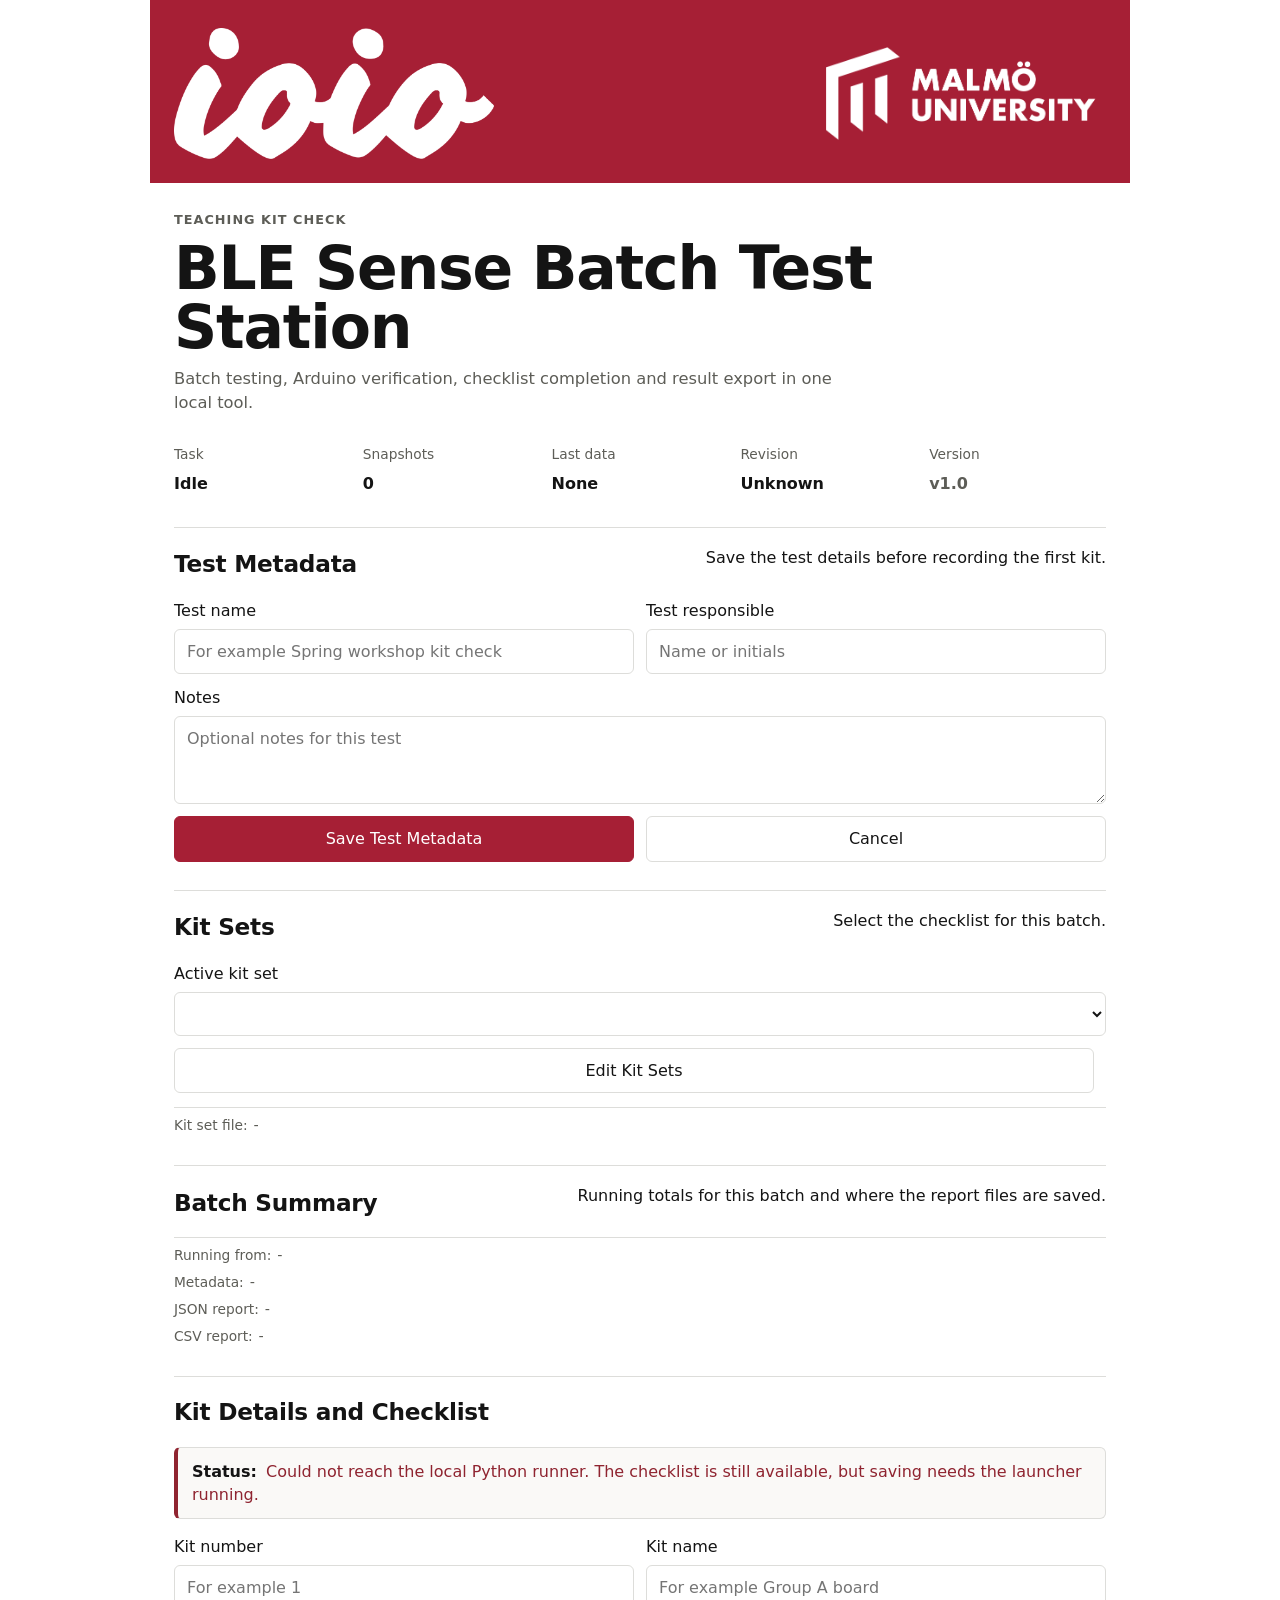
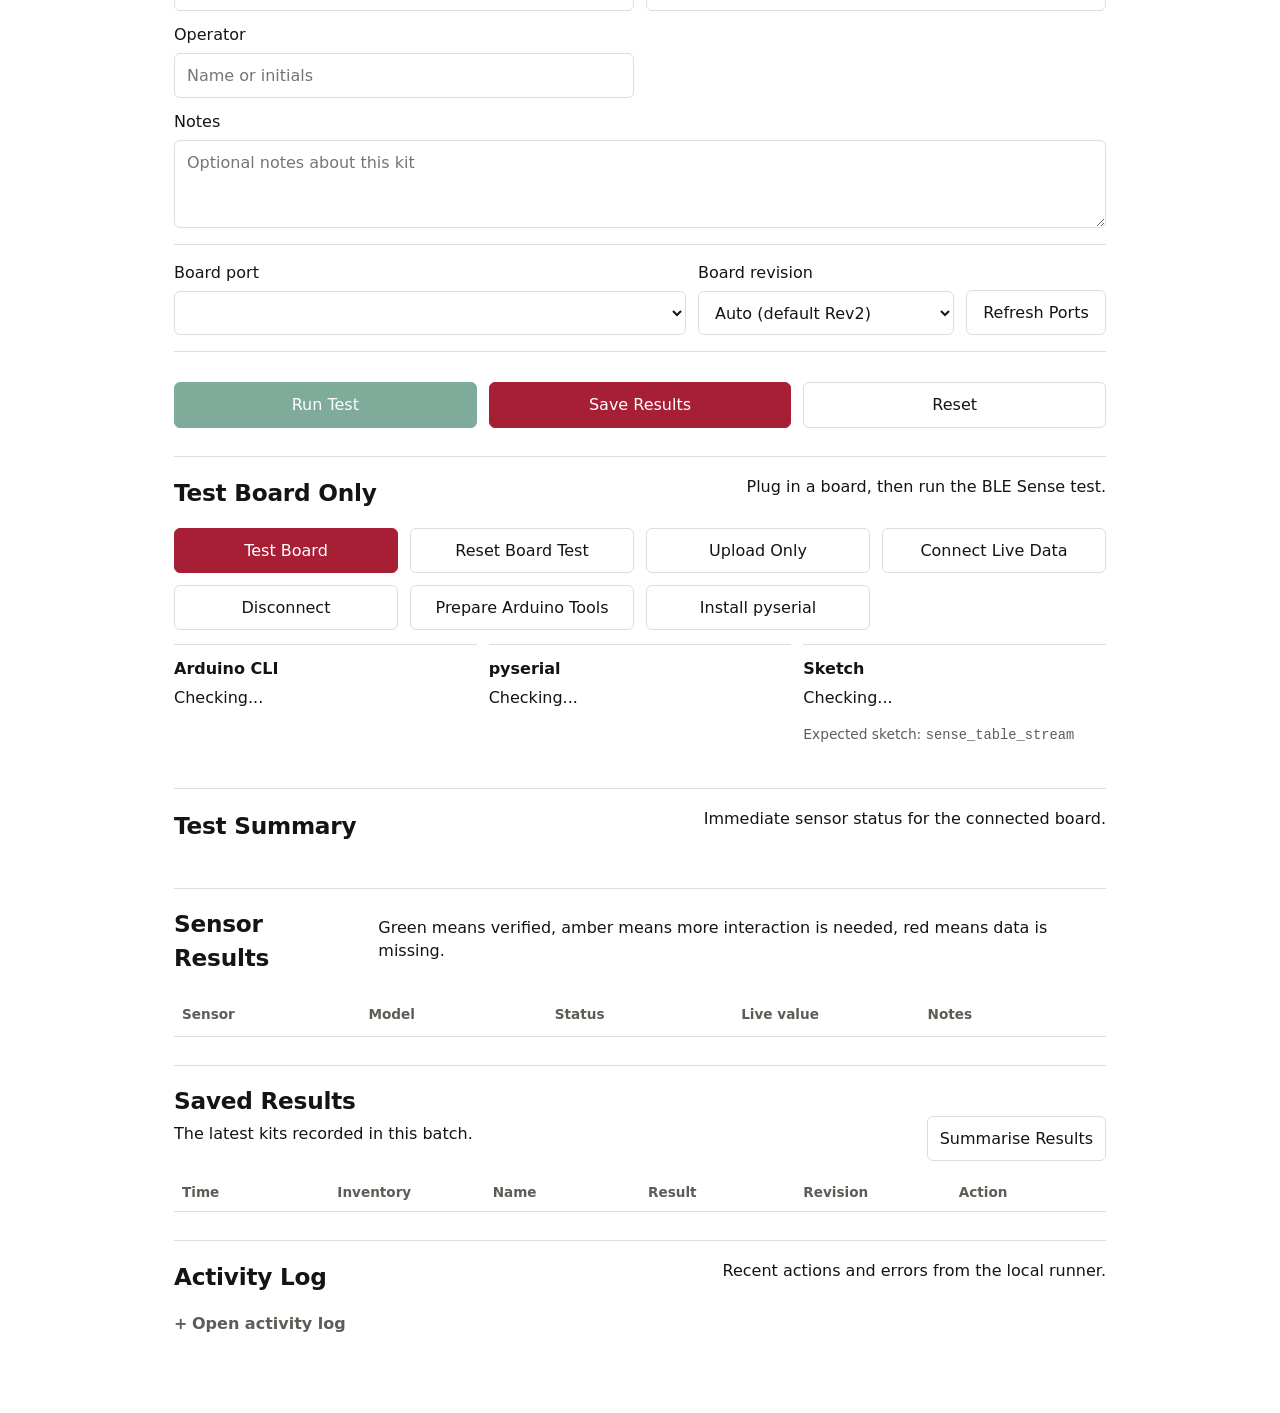
==== commit fb6f22a4: "Add test results summary report" ====
--- a/sensor_table_monitor/index.html
+++ b/sensor_table_monitor/index.html
@@ -119,30 +119,9 @@
 
     <section class="panel">
       <div class="panel-head">
-        <h2>Recent Saved Results</h2>
-        <p>The latest kits recorded in this batch.</p>
-      </div>
-      <table class="sensor-table">
-        <thead>
-          <tr>
-            <th>Time</th>
-            <th>Inventory</th>
-            <th>Name</th>
-            <th>Result</th>
-            <th>Revision</th>
-            <th>Missing kit items</th>
-            <th>Action</th>
-          </tr>
-        </thead>
-        <tbody id="recentTestsRows"></tbody>
-      </table>
-    </section>
-
-    <section class="panel">
-      <div class="panel-head">
         <h2>Kit Details and Checklist</h2>
-        <p id="statusText">Checking local setup.</p>
-      </div>
+      </div>
+      <p id="statusText"><strong>Status:</strong> <span>Checking local setup.</span></p>
       <div class="controls-grid operator-grid kit-details-grid">
         <label class="field">
           <span>Kit number</span>
@@ -247,6 +226,29 @@
 
     <section class="panel">
       <div class="panel-head">
+        <div>
+          <h2>Saved Results</h2>
+          <p>The latest kits recorded in this batch.</p>
+        </div>
+        <a class="button-link" href="./results_summary.html" target="_blank" rel="noopener">Summarise Results</a>
+      </div>
+      <table class="sensor-table compact-table">
+        <thead>
+          <tr>
+            <th>Time</th>
+            <th>Inventory</th>
+            <th>Name</th>
+            <th>Result</th>
+            <th>Revision</th>
+            <th>Action</th>
+          </tr>
+        </thead>
+        <tbody id="recentTestsRows"></tbody>
+      </table>
+    </section>
+
+    <section class="panel">
+      <div class="panel-head">
         <h2>Activity Log</h2>
         <p>Recent actions and errors from the local runner.</p>
       </div>
@@ -268,6 +270,6 @@
     </form>
   </dialog>
 
-  <script type="module" src="./app.js?v=20260422-1"></script>
+  <script type="module" src="./app.js?v=20260506-1"></script>
 </body>
 </html>
--- a/sensor_table_monitor/styles.css
+++ b/sensor_table_monitor/styles.css
@@ -39,6 +39,10 @@
   padding: 0 24px 56px;
 }
 
+.page-wide {
+  max-width: 1180px;
+}
+
 .page-head {
   display: flex;
   justify-content: space-between;
@@ -179,20 +183,29 @@
 }
 
 #statusText {
-  max-width: 38rem;
-  margin-bottom: 0;
-  padding: 0 0 0 72px;
-  color: var(--muted);
-  background: transparent;
-  border: 0;
+  max-width: none;
+  margin: 0 0 16px;
+  padding: 12px 14px;
+  color: var(--ink);
+  background: var(--surface-subtle);
+  border: 1px solid var(--line);
+  border-left: 4px solid var(--accent);
+  border-radius: 6px;
+}
+
+#statusText strong {
+  margin-right: 4px;
+  color: var(--ink);
 }
 
 #statusText.status-warning {
   color: var(--warning);
+  border-left-color: var(--warning);
 }
 
 #statusText.status-error {
   color: var(--danger);
+  border-left-color: var(--danger);
 }
 
 .controls-grid {
@@ -372,6 +385,44 @@
   font-size: 0.95rem;
 }
 
+.compact-table th,
+.compact-table td {
+  padding-top: 8px;
+  padding-bottom: 8px;
+}
+
+.compact-table .table-actions {
+  flex-wrap: nowrap;
+}
+
+.table-date,
+.table-time {
+  display: block;
+}
+
+.table-time {
+  color: var(--muted);
+  font-size: 0.86rem;
+}
+
+.report-table {
+  table-layout: auto;
+}
+
+.report-table th,
+.report-table td {
+  min-width: 96px;
+}
+
+.report-table th:nth-child(5),
+.report-table td:nth-child(5) {
+  min-width: 260px;
+}
+
+.report-metadata {
+  margin-bottom: 14px;
+}
+
 .value-cell,
 code {
   font-family: ui-monospace, SFMono-Regular, Menlo, Consolas, monospace;
@@ -441,13 +492,13 @@
 
 .status-live {
   position: relative;
-  padding-left: 78px;
+  padding-left: 42px !important;
 }
 
 .status-live::before {
   content: "";
   position: absolute;
-  left: 22px;
+  left: 14px;
   top: 50%;
   width: 15px;
   height: 15px;
@@ -668,6 +719,10 @@
   border-top: 1px solid var(--line);
 }
 
+.print-muted {
+  color: var(--muted);
+}
+
 @media (max-width: 900px) {
   .page {
     padding: 0 16px 40px;
@@ -719,16 +774,181 @@
     display: grid;
   }
 
-  #statusText,
+  .compact-table .table-actions {
+    display: flex;
+    flex-wrap: nowrap;
+  }
+
   .status-live {
-    padding-left: 42px;
+    padding-left: 42px !important;
   }
 
   .status-live::before {
-    left: 10px;
+    left: 14px;
   }
 
   .log-line {
     grid-template-columns: 1fr;
   }
 }
+
+@media print {
+  @page {
+    size: A4;
+    margin: 12mm;
+  }
+
+  :root {
+    --bg: #fff;
+    --surface: #fff;
+    --surface-subtle: #fff;
+    --line: #bdbdb8;
+    --ink: #111;
+    --muted: #444;
+  }
+
+  html {
+    font-size: 10.5pt;
+  }
+
+  body {
+    background: #fff;
+    color: #111;
+  }
+
+  .no-print {
+    display: none !important;
+  }
+
+  .page,
+  .page-wide {
+    max-width: none;
+    width: 100%;
+    padding: 0;
+  }
+
+  .page-head {
+    display: block;
+    padding: 0 0 8mm;
+    border-bottom: 2px solid #111;
+  }
+
+  .eyebrow {
+    margin-bottom: 4px;
+    color: #444;
+    font-size: 8pt;
+  }
+
+  h1 {
+    margin-bottom: 4px;
+    font-size: 22pt;
+    line-height: 1.05;
+    letter-spacing: 0;
+  }
+
+  h2 {
+    font-size: 14pt;
+  }
+
+  .intro {
+    max-width: none;
+    margin-bottom: 0;
+    color: #333;
+    font-size: 10pt;
+  }
+
+  .panel {
+    break-inside: avoid;
+    page-break-inside: avoid;
+    margin-bottom: 7mm;
+    padding-top: 5mm;
+    border-top: 1px solid #999;
+  }
+
+  .panel-head {
+    display: block;
+    margin-bottom: 3mm;
+  }
+
+  .summary-grid,
+  .metadata-summary {
+    grid-template-columns: repeat(4, minmax(0, 1fr));
+    gap: 5mm;
+  }
+
+  .summary-card {
+    padding: 3mm 0;
+    border-top: 1px solid #aaa;
+  }
+
+  .summary-card strong {
+    font-size: 18pt;
+  }
+
+  .metric-label,
+  .small,
+  .print-muted {
+    color: #444;
+    font-size: 8.5pt;
+  }
+
+  .metadata-notes {
+    grid-column: 1 / -1;
+  }
+
+  .file-list {
+    margin-top: 3mm;
+    padding-top: 3mm;
+  }
+
+  table {
+    break-inside: auto;
+    page-break-inside: auto;
+  }
+
+  thead {
+    display: table-header-group;
+  }
+
+  tr {
+    break-inside: avoid;
+    page-break-inside: avoid;
+  }
+
+  .sensor-table,
+  .report-table {
+    table-layout: auto;
+    width: 100%;
+    border-collapse: collapse;
+  }
+
+  .sensor-table th,
+  .sensor-table td {
+    padding: 2.2mm 1.6mm;
+    border-bottom: 1px solid #bbb;
+    color: #111;
+    font-size: 8.5pt;
+    vertical-align: top;
+  }
+
+  .sensor-table th {
+    color: #222;
+    font-size: 8pt;
+  }
+
+  .report-table th,
+  .report-table td {
+    min-width: 0;
+  }
+
+  .report-table th:nth-child(5),
+  .report-table td:nth-child(5) {
+    min-width: 0;
+  }
+
+  a,
+  code {
+    color: #111;
+    text-decoration: none;
+  }
+}
